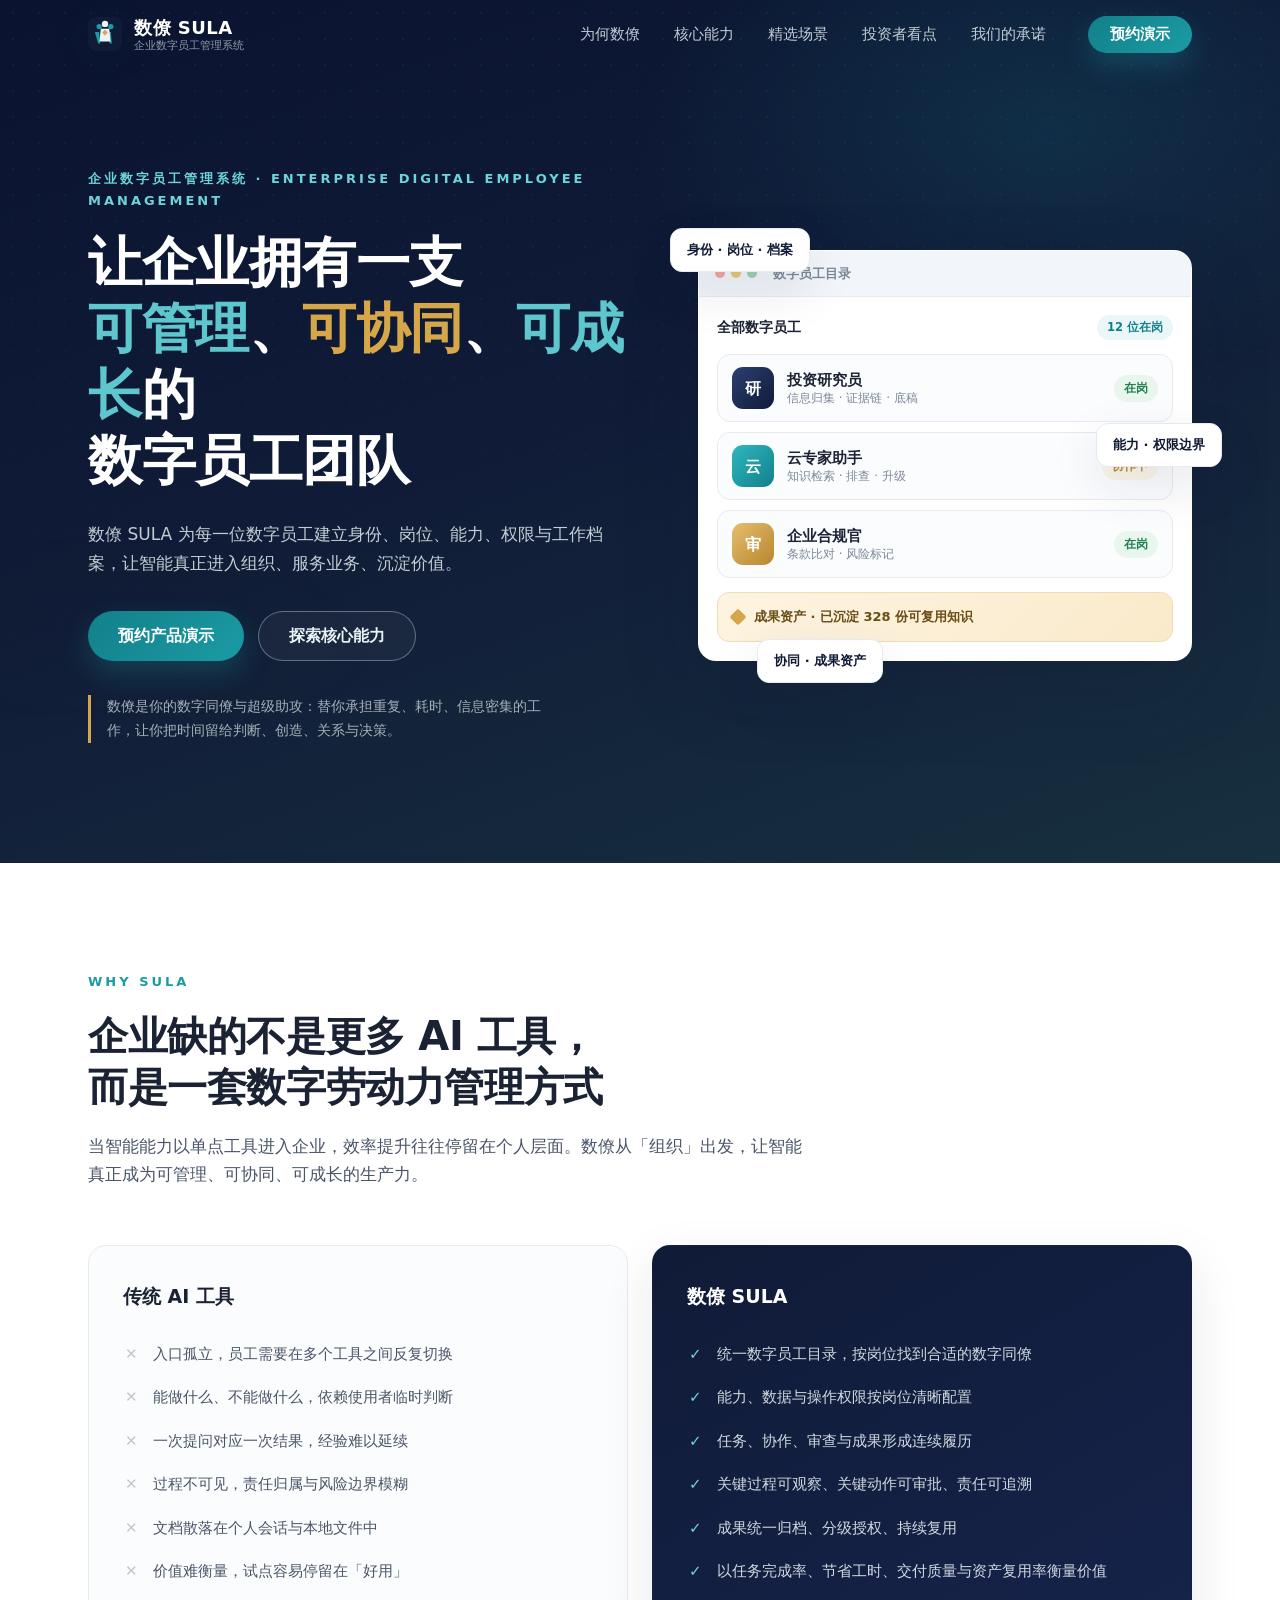
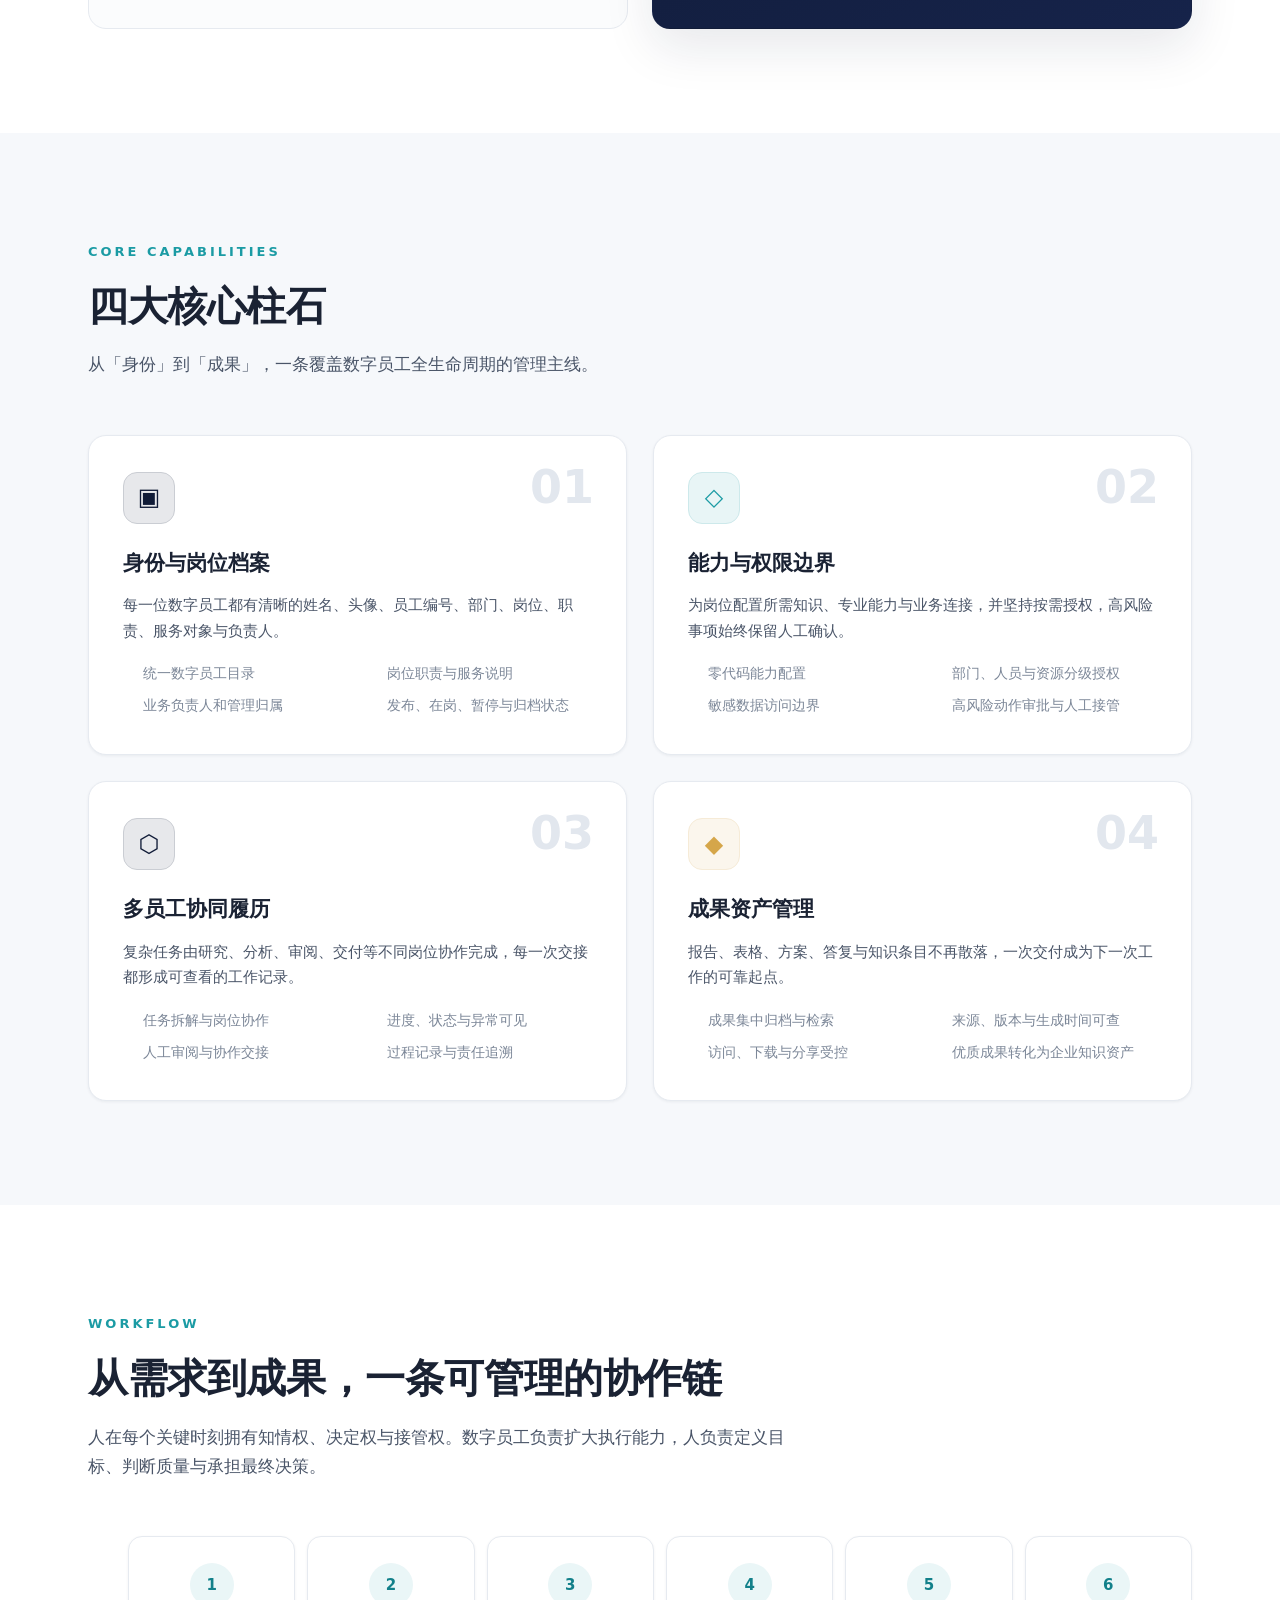
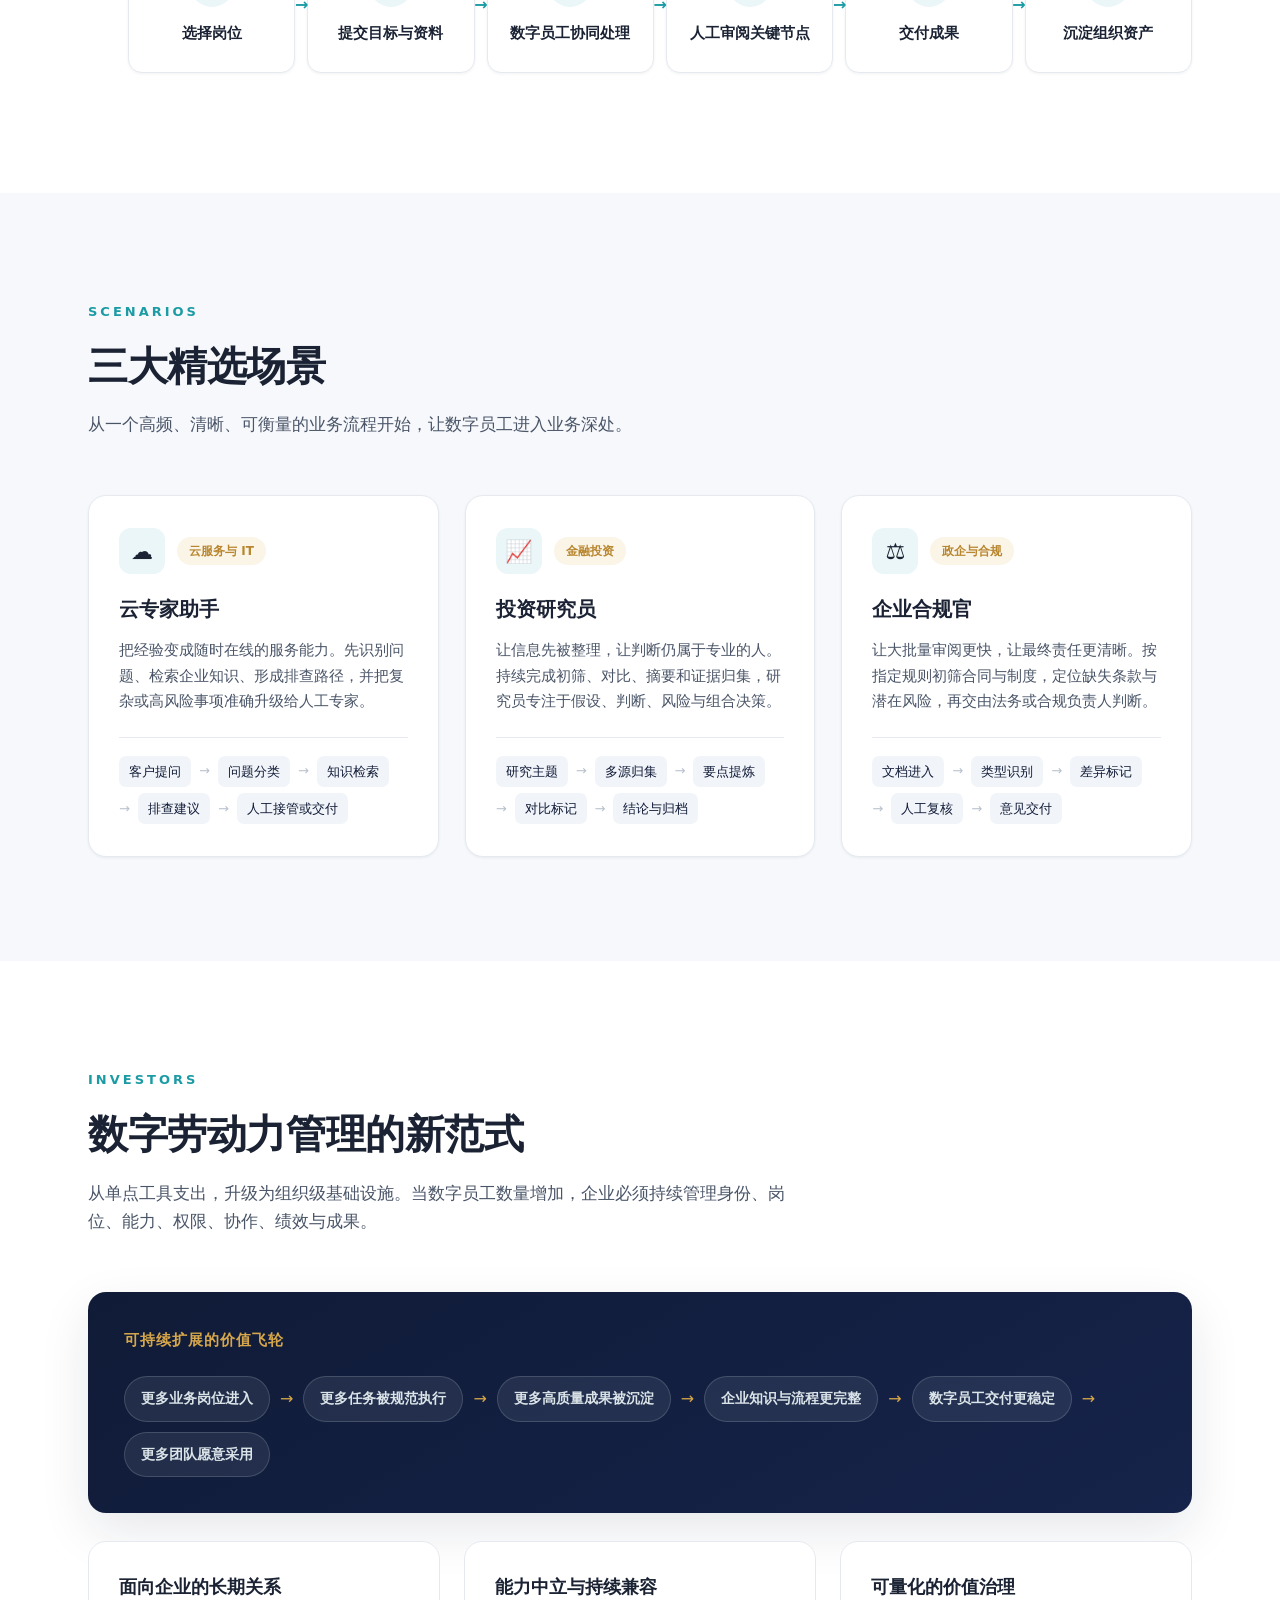
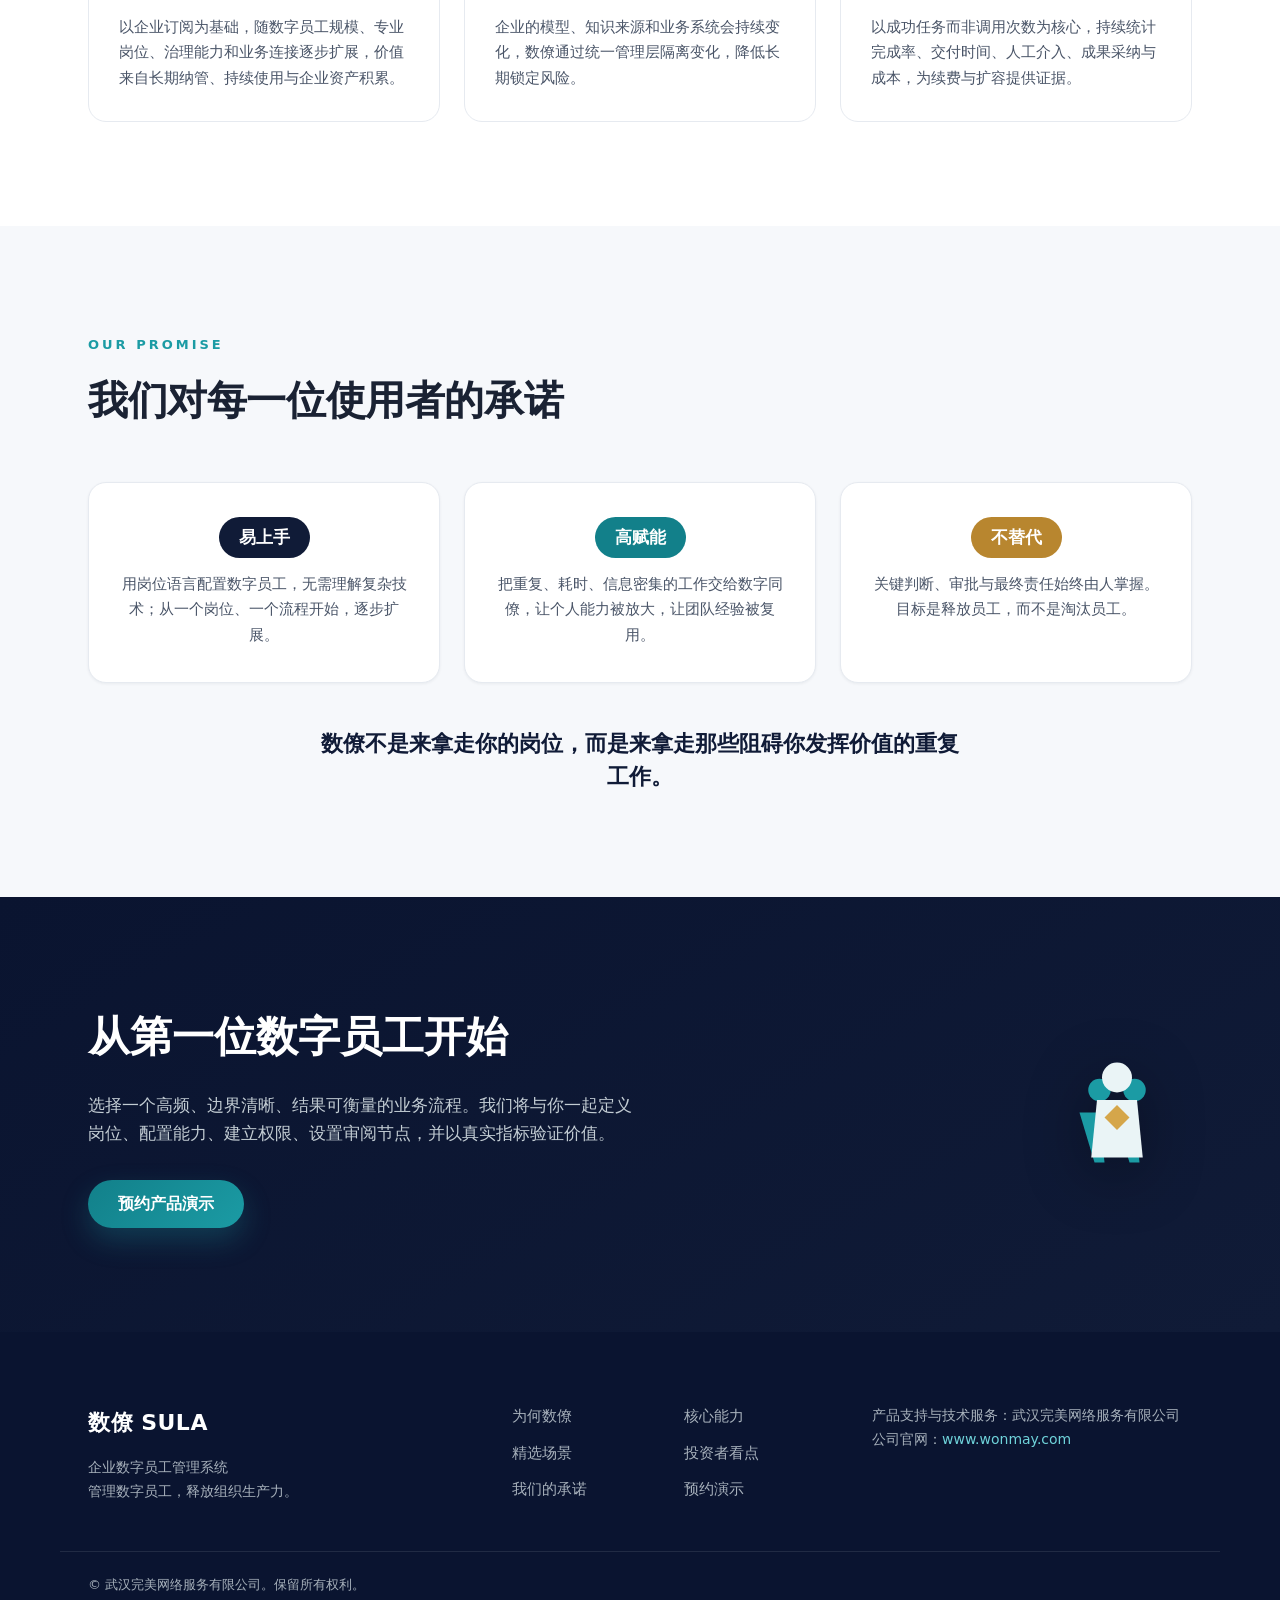
==== doc/website/index.html @ 153e321f "web" ====
<!doctype html>
<html lang="zh-CN">
  <head>
    <meta charset="UTF-8" />
    <meta name="viewport" content="width=device-width, initial-scale=1.0" />
    <meta name="description" content="数僚 SULA 是企业数字员工管理系统，帮助企业像管理真实团队一样管理数字员工的岗位、能力、权限、协作与成果。" />
    <title>数僚 SULA · 企业数字员工管理系统</title>
    <link rel="icon" href="data:image/svg+xml,%3Csvg xmlns='http://www.w3.org/2000/svg' viewBox='0 0 64 64'%3E%3Crect width='64' height='64' rx='14' fill='%23101B37'/%3E%3Cpath d='M32 14l6 6-6 6-6-6z' fill='%23D5A64A'/%3E%3C/svg%3E" />
    <link rel="stylesheet" href="styles.css" />
  </head>
  <body>
    <!-- 顶部导航 -->
    <header class="nav" id="nav">
      <div class="container nav-inner">
        <a class="brand" href="#hero" aria-label="数僚 SULA 首页">
          <span class="brand-mark" aria-hidden="true">
            <svg viewBox="0 0 64 64" width="34" height="34" role="img" aria-label="数僚 SULA 标识">
              <rect width="64" height="64" rx="15" fill="#101B37"/>
              <g>
                <circle cx="21" cy="18" r="5" fill="#1B9BA4"/>
                <path d="M13 28l8 0 2 22-4 0z" fill="#1B9BA4"/>
                <circle cx="43" cy="18" r="5" fill="#1B9BA4"/>
                <path d="M35 28l8 0 2 22-4 0z" fill="#1B9BA4"/>
                <circle cx="32" cy="13" r="6" fill="#EAF4F6"/>
                <path d="M24 22l16 0 2.4 24-20.8 0z" fill="#EAF4F6"/>
                <path d="M32 24l5.4 5.4-5.4 5.4-5.4-5.4z" fill="#D5A64A"/>
              </g>
            </svg>
          </span>
          <span class="brand-text">
            <span class="brand-name">数僚 SULA</span>
            <span class="brand-sub">企业数字员工管理系统</span>
          </span>
        </a>

        <nav class="nav-links" aria-label="主导航">
          <a href="#problem">为何数僚</a>
          <a href="#pillars">核心能力</a>
          <a href="#scenarios">精选场景</a>
          <a href="#investors">投资者看点</a>
          <a href="#promise">我们的承诺</a>
        </nav>

        <a class="btn btn-primary nav-cta" href="#cta">预约演示</a>

        <button class="nav-toggle" id="navToggle" aria-label="展开菜单" aria-expanded="false">
          <span></span><span></span><span></span>
        </button>
      </div>
    </header>

    <main>
      <!-- 首屏 -->
      <section class="hero" id="hero">
        <div class="hero-bg" aria-hidden="true"></div>
        <div class="container hero-inner">
          <div class="hero-copy">
            <p class="eyebrow light">企业数字员工管理系统 · Enterprise Digital Employee Management</p>
            <h1>让企业拥有一支<br /><span class="accent-cyan">可管理</span>、<span class="accent-gold">可协同</span>、<span class="accent-cyan">可成长</span>的<br />数字员工团队</h1>
            <p class="hero-lede">
              数僚 SULA 为每一位数字员工建立身份、岗位、能力、权限与工作档案，让智能真正进入组织、服务业务、沉淀价值。
            </p>
            <div class="hero-actions">
              <a class="btn btn-primary btn-lg" href="#cta">预约产品演示</a>
              <a class="btn btn-ghost btn-lg" href="#pillars">探索核心能力</a>
            </div>
            <p class="hero-note">数僚是你的数字同僚与超级助攻：替你承担重复、耗时、信息密集的工作，让你把时间留给判断、创造、关系与决策。</p>
          </div>

          <div class="hero-visual" aria-hidden="true">
            <div class="window">
              <div class="window-bar">
                <span class="dot"></span><span class="dot"></span><span class="dot"></span>
                <span class="window-title">数字员工目录</span>
              </div>
              <div class="window-body">
                <div class="dir-head">
                  <span>全部数字员工</span>
                  <span class="pill-online">12 位在岗</span>
                </div>
                <div class="emp-card">
                  <span class="avatar av-navy">研</span>
                  <span class="emp-info">
                    <strong>投资研究员</strong>
                    <small>信息归集 · 证据链 · 底稿</small>
                  </span>
                  <span class="status online">在岗</span>
                </div>
                <div class="emp-card">
                  <span class="avatar av-cyan">云</span>
                  <span class="emp-info">
                    <strong>云专家助手</strong>
                    <small>知识检索 · 排查 · 升级</small>
                  </span>
                  <span class="status busy">协作中</span>
                </div>
                <div class="emp-card">
                  <span class="avatar av-gold">审</span>
                  <span class="emp-info">
                    <strong>企业合规官</strong>
                    <small>条款比对 · 风险标记</small>
                  </span>
                  <span class="status online">在岗</span>
                </div>
                <div class="dir-result">
                  <span class="diamond" aria-hidden="true"></span>
                  <span>成果资产 · 已沉淀 328 份可复用知识</span>
                </div>
              </div>
            </div>
            <div class="float-chip chip-1">身份 · 岗位 · 档案</div>
            <div class="float-chip chip-2">能力 · 权限边界</div>
            <div class="float-chip chip-3">协同 · 成果资产</div>
          </div>
        </div>
      </section>

      <!-- 为何数僚 / 对比 -->
      <section class="section" id="problem">
        <div class="container">
          <div class="section-head reveal">
            <p class="eyebrow">WHY SULA</p>
            <h2>企业缺的不是更多 AI 工具，<br />而是一套数字劳动力管理方式</h2>
            <p class="section-sub">当智能能力以单点工具进入企业，效率提升往往停留在个人层面。数僚从「组织」出发，让智能真正成为可管理、可协同、可成长的生产力。</p>
          </div>

          <div class="compare-grid reveal">
            <div class="compare-card is-old">
              <h3>传统 AI 工具</h3>
              <ul>
                <li>入口孤立，员工需要在多个工具之间反复切换</li>
                <li>能做什么、不能做什么，依赖使用者临时判断</li>
                <li>一次提问对应一次结果，经验难以延续</li>
                <li>过程不可见，责任归属与风险边界模糊</li>
                <li>文档散落在个人会话与本地文件中</li>
                <li>价值难衡量，试点容易停留在「好用」</li>
              </ul>
            </div>
            <div class="compare-card is-new">
              <h3>数僚 SULA</h3>
              <ul>
                <li>统一数字员工目录，按岗位找到合适的数字同僚</li>
                <li>能力、数据与操作权限按岗位清晰配置</li>
                <li>任务、协作、审查与成果形成连续履历</li>
                <li>关键过程可观察、关键动作可审批、责任可追溯</li>
                <li>成果统一归档、分级授权、持续复用</li>
                <li>以任务完成率、节省工时、交付质量与资产复用率衡量价值</li>
              </ul>
            </div>
          </div>
        </div>
      </section>

      <!-- 四大核心柱石 -->
      <section class="section section-alt" id="pillars">
        <div class="container">
          <div class="section-head reveal">
            <p class="eyebrow">CORE CAPABILITIES</p>
            <h2>四大核心柱石</h2>
            <p class="section-sub">从「身份」到「成果」，一条覆盖数字员工全生命周期的管理主线。</p>
          </div>

          <div class="pillars-grid">
            <article class="pillar reveal">
              <span class="pillar-num">01</span>
              <div class="pillar-icon" style="--c: #101B37">▣</div>
              <h3>身份与岗位档案</h3>
              <p>每一位数字员工都有清晰的姓名、头像、员工编号、部门、岗位、职责、服务对象与负责人。</p>
              <ul>
                <li>统一数字员工目录</li>
                <li>岗位职责与服务说明</li>
                <li>业务负责人和管理归属</li>
                <li>发布、在岗、暂停与归档状态</li>
              </ul>
            </article>
            <article class="pillar reveal">
              <span class="pillar-num">02</span>
              <div class="pillar-icon" style="--c: #1B9BA4">◇</div>
              <h3>能力与权限边界</h3>
              <p>为岗位配置所需知识、专业能力与业务连接，并坚持按需授权，高风险事项始终保留人工确认。</p>
              <ul>
                <li>零代码能力配置</li>
                <li>部门、人员与资源分级授权</li>
                <li>敏感数据访问边界</li>
                <li>高风险动作审批与人工接管</li>
              </ul>
            </article>
            <article class="pillar reveal">
              <span class="pillar-num">03</span>
              <div class="pillar-icon" style="--c: #101B37">⬡</div>
              <h3>多员工协同履历</h3>
              <p>复杂任务由研究、分析、审阅、交付等不同岗位协作完成，每一次交接都形成可查看的工作记录。</p>
              <ul>
                <li>任务拆解与岗位协作</li>
                <li>进度、状态与异常可见</li>
                <li>人工审阅与协作交接</li>
                <li>过程记录与责任追溯</li>
              </ul>
            </article>
            <article class="pillar reveal">
              <span class="pillar-num">04</span>
              <div class="pillar-icon" style="--c: #D5A64A">◆</div>
              <h3>成果资产管理</h3>
              <p>报告、表格、方案、答复与知识条目不再散落，一次交付成为下一次工作的可靠起点。</p>
              <ul>
                <li>成果集中归档与检索</li>
                <li>来源、版本与生成时间可查</li>
                <li>访问、下载与分享受控</li>
                <li>优质成果转化为企业知识资产</li>
              </ul>
            </article>
          </div>
        </div>
      </section>

      <!-- 协作链 -->
      <section class="section" id="workflow">
        <div class="container">
          <div class="section-head reveal">
            <p class="eyebrow">WORKFLOW</p>
            <h2>从需求到成果，一条可管理的协作链</h2>
            <p class="section-sub">人在每个关键时刻拥有知情权、决定权与接管权。数字员工负责扩大执行能力，人负责定义目标、判断质量与承担最终决策。</p>
          </div>

          <ol class="flow reveal">
            <li><span class="flow-dot"></span><strong>选择岗位</strong></li>
            <li><span class="flow-dot"></span><strong>提交目标与资料</strong></li>
            <li><span class="flow-dot"></span><strong>数字员工协同处理</strong></li>
            <li><span class="flow-dot"></span><strong>人工审阅关键节点</strong></li>
            <li><span class="flow-dot"></span><strong>交付成果</strong></li>
            <li><span class="flow-dot"></span><strong>沉淀组织资产</strong></li>
          </ol>
        </div>
      </section>

      <!-- 三大精选场景 -->
      <section class="section section-alt" id="scenarios">
        <div class="container">
          <div class="section-head reveal">
            <p class="eyebrow">SCENARIOS</p>
            <h2>三大精选场景</h2>
            <p class="section-sub">从一个高频、清晰、可衡量的业务流程开始，让数字员工进入业务深处。</p>
          </div>

          <div class="scene-grid">
            <article class="scene reveal">
              <div class="scene-top">
                <span class="scene-icon">☁</span>
                <span class="scene-tag">云服务与 IT</span>
              </div>
              <h3>云专家助手</h3>
              <p>把经验变成随时在线的服务能力。先识别问题、检索企业知识、形成排查路径，并把复杂或高风险事项准确升级给人工专家。</p>
              <div class="scene-flow">
                <span>客户提问</span><i>→</i><span>问题分类</span><i>→</i><span>知识检索</span><i>→</i><span>排查建议</span><i>→</i><span>人工接管或交付</span>
              </div>
            </article>
            <article class="scene reveal">
              <div class="scene-top">
                <span class="scene-icon">📈</span>
                <span class="scene-tag">金融投资</span>
              </div>
              <h3>投资研究员</h3>
              <p>让信息先被整理，让判断仍属于专业的人。持续完成初筛、对比、摘要和证据归集，研究员专注于假设、判断、风险与组合决策。</p>
              <div class="scene-flow">
                <span>研究主题</span><i>→</i><span>多源归集</span><i>→</i><span>要点提炼</span><i>→</i><span>对比标记</span><i>→</i><span>结论与归档</span>
              </div>
            </article>
            <article class="scene reveal">
              <div class="scene-top">
                <span class="scene-icon">⚖</span>
                <span class="scene-tag">政企与合规</span>
              </div>
              <h3>企业合规官</h3>
              <p>让大批量审阅更快，让最终责任更清晰。按指定规则初筛合同与制度，定位缺失条款与潜在风险，再交由法务或合规负责人判断。</p>
              <div class="scene-flow">
                <span>文档进入</span><i>→</i><span>类型识别</span><i>→</i><span>差异标记</span><i>→</i><span>人工复核</span><i>→</i><span>意见交付</span>
              </div>
            </article>
          </div>
        </div>
      </section>

      <!-- 投资者看点 -->
      <section class="section" id="investors">
        <div class="container">
          <div class="section-head reveal">
            <p class="eyebrow">INVESTORS</p>
            <h2>数字劳动力管理的新范式</h2>
            <p class="section-sub">从单点工具支出，升级为组织级基础设施。当数字员工数量增加，企业必须持续管理身份、岗位、能力、权限、协作、绩效与成果。</p>
          </div>

          <div class="flywheel reveal">
            <p class="flywheel-title">可持续扩展的价值飞轮</p>
            <div class="flywheel-steps">
              <span>更多业务岗位进入</span><i>→</i>
              <span>更多任务被规范执行</span><i>→</i>
              <span>更多高质量成果被沉淀</span><i>→</i>
              <span>企业知识与流程更完整</span><i>→</i>
              <span>数字员工交付更稳定</span><i>→</i>
              <span>更多团队愿意采用</span>
            </div>
          </div>

          <div class="investor-points reveal">
            <div class="ipoint">
              <h3>面向企业的长期关系</h3>
              <p>以企业订阅为基础，随数字员工规模、专业岗位、治理能力和业务连接逐步扩展，价值来自长期纳管、持续使用与企业资产积累。</p>
            </div>
            <div class="ipoint">
              <h3>能力中立与持续兼容</h3>
              <p>企业的模型、知识来源和业务系统会持续变化，数僚通过统一管理层隔离变化，降低长期锁定风险。</p>
            </div>
            <div class="ipoint">
              <h3>可量化的价值治理</h3>
              <p>以成功任务而非调用次数为核心，持续统计完成率、交付时间、人工介入、成果采纳与成本，为续费与扩容提供证据。</p>
            </div>
          </div>
        </div>
      </section>

      <!-- 承诺 -->
      <section class="section section-alt" id="promise">
        <div class="container">
          <div class="section-head reveal">
            <p class="eyebrow">OUR PROMISE</p>
            <h2>我们对每一位使用者的承诺</h2>
          </div>

          <div class="promise-grid reveal">
            <div class="promise-card">
              <h3>易上手</h3>
              <p>用岗位语言配置数字员工，无需理解复杂技术；从一个岗位、一个流程开始，逐步扩展。</p>
            </div>
            <div class="promise-card">
              <h3>高赋能</h3>
              <p>把重复、耗时、信息密集的工作交给数字同僚，让个人能力被放大，让团队经验被复用。</p>
            </div>
            <div class="promise-card">
              <h3>不替代</h3>
              <p>关键判断、审批与最终责任始终由人掌握。目标是释放员工，而不是淘汰员工。</p>
            </div>
          </div>

          <p class="promise-quote reveal">数僚不是来拿走你的岗位，而是来拿走那些阻碍你发挥价值的重复工作。</p>
        </div>
      </section>

      <!-- CTA -->
      <section class="cta" id="cta">
        <div class="container cta-inner">
          <div class="cta-copy reveal">
            <h2>从第一位数字员工开始</h2>
            <p>选择一个高频、边界清晰、结果可衡量的业务流程。我们将与你一起定义岗位、配置能力、建立权限、设置审阅节点，并以真实指标验证价值。</p>
            <a class="btn btn-primary btn-lg" href="mailto:hello@wonmay.com">预约产品演示</a>
          </div>
          <div class="cta-mark reveal" aria-hidden="true">
            <svg viewBox="0 0 120 120" width="150" height="150">
              <circle cx="46" cy="40" r="9" fill="#1B9BA4"/>
              <path d="M30 58l16 0 4 40-8 0z" fill="#1B9BA4"/>
              <circle cx="74" cy="40" r="9" fill="#1B9BA4"/>
              <path d="M58 58l16 0 4 40-8 0z" fill="#1B9BA4"/>
              <circle cx="60" cy="30" r="12" fill="#EAF4F6"/>
              <path d="M44 48l32 0 4.6 46-41.2 0z" fill="#EAF4F6"/>
              <path d="M60 52l10 10-10 10-10-10z" fill="#D5A64A"/>
            </svg>
          </div>
        </div>
      </section>
    </main>

    <!-- 页脚 -->
    <footer class="footer">
      <div class="container footer-inner">
        <div class="footer-brand">
          <span class="brand-name">数僚 SULA</span>
          <p>企业数字员工管理系统<br />管理数字员工，释放组织生产力。</p>
        </div>
        <nav class="footer-links" aria-label="页脚导航">
          <a href="#problem">为何数僚</a>
          <a href="#pillars">核心能力</a>
          <a href="#scenarios">精选场景</a>
          <a href="#investors">投资者看点</a>
          <a href="#promise">我们的承诺</a>
          <a href="#cta">预约演示</a>
        </nav>
        <div class="footer-meta">
          <p>产品支持与技术服务：武汉完美网络服务有限公司<br />公司官网：<a href="https://www.wonmay.com/" target="_blank" rel="noopener">www.wonmay.com</a></p>
        </div>
      </div>
      <div class="container footer-bottom">
        <p>© 武汉完美网络服务有限公司。保留所有权利。</p>
      </div>
    </footer>

    <script src="script.js"></script>
  </body>
</html>
---- doc/website/styles.css ----
:root {
  --navy: #101b37;
  --navy-800: #16234a;
  --navy-900: #0a1430;
  --cyan: #1b9ba4;
  --cyan-600: #12808a;
  --cyan-50: #eaf6f7;
  --gold: #d5a64a;
  --gold-600: #b8862f;
  --gold-50: #fbf5e8;
  --ink: #1a2233;
  --muted: #4a5568;
  --subtle: #7c8798;
  --line: #e6eaf0;
  --bg: #ffffff;
  --bg-alt: #f6f8fb;
  --radius: 18px;
  --shadow-sm: 0 1px 3px rgba(16, 27, 55, 0.06);
  --shadow: 0 18px 50px rgba(16, 27, 55, 0.10);
  --shadow-lg: 0 30px 80px rgba(16, 27, 55, 0.16);
  --font: "PingFang SC", "Hiragino Sans GB", "Microsoft YaHei", "微软雅黑",
    "Helvetica Neue", "Segoe UI", system-ui, -apple-system, sans-serif;
}

* { box-sizing: border-box; }

html { scroll-behavior: smooth; }

body {
  margin: 0;
  color: var(--ink);
  background: var(--bg);
  font: 16px/1.7 var(--font);
  -webkit-font-smoothing: antialiased;
  text-rendering: optimizeLegibility;
}

a { color: inherit; text-decoration: none; }
img, svg { display: block; }
h1, h2, h3, p { margin: 0; }
ul { margin: 0; padding: 0; list-style: none; }

.container {
  width: 100%;
  max-width: 1160px;
  margin: 0 auto;
  padding: 0 28px;
}

/* ---------- 按钮 ---------- */
.btn {
  display: inline-flex;
  align-items: center;
  justify-content: center;
  gap: 8px;
  padding: 12px 24px;
  border-radius: 999px;
  font-weight: 600;
  font-size: 15px;
  line-height: 1;
  transition: transform 0.18s ease, box-shadow 0.18s ease, background 0.18s ease,
    color 0.18s ease, border-color 0.18s ease;
  cursor: pointer;
  white-space: nowrap;
}

.btn-lg { padding: 16px 30px; font-size: 16px; }

.btn-primary {
  color: #fff;
  background: linear-gradient(135deg, var(--cyan-600), var(--cyan));
  box-shadow: 0 12px 28px rgba(27, 155, 164, 0.28);
}
.btn-primary:hover {
  transform: translateY(-2px);
  box-shadow: 0 18px 38px rgba(27, 155, 164, 0.36);
}

.btn-ghost {
  color: #eaf4f6;
  border: 1px solid rgba(234, 244, 246, 0.35);
  background: rgba(234, 244, 246, 0.04);
}
.btn-ghost:hover {
  background: rgba(234, 244, 246, 0.12);
  transform: translateY(-2px);
}

/* ---------- 导航 ---------- */
.nav {
  position: fixed;
  top: 0;
  left: 0;
  right: 0;
  z-index: 100;
  padding: 14px 0;
  transition: background 0.3s ease, box-shadow 0.3s ease, padding 0.3s ease;
}
.nav.scrolled {
  padding: 8px 0;
  background: rgba(16, 27, 55, 0.92);
  backdrop-filter: blur(12px);
  box-shadow: 0 6px 24px rgba(10, 20, 48, 0.24);
}

.nav-inner {
  display: flex;
  align-items: center;
  gap: 28px;
}

.brand { display: flex; align-items: center; gap: 12px; }
.brand-mark {
  display: grid;
  place-items: center;
  filter: drop-shadow(0 4px 12px rgba(10, 20, 48, 0.3));
}
.brand-text { display: flex; flex-direction: column; line-height: 1.2; }
.brand-name {
  color: #fff;
  font-weight: 700;
  font-size: 18px;
  letter-spacing: 0.5px;
}
.brand-sub { color: rgba(234, 244, 246, 0.6); font-size: 11px; }

.nav-links {
  display: flex;
  gap: 6px;
  margin-left: auto;
}
.nav-links a {
  padding: 8px 14px;
  color: rgba(234, 244, 246, 0.82);
  border-radius: 999px;
  font-size: 14.5px;
  transition: background 0.18s ease, color 0.18s ease;
}
.nav-links a:hover {
  color: #fff;
  background: rgba(234, 244, 246, 0.1);
}

.nav-cta { padding: 11px 22px; font-size: 14.5px; }

.nav-toggle {
  display: none;
  flex-direction: column;
  gap: 5px;
  width: 42px;
  height: 42px;
  align-items: center;
  justify-content: center;
  background: rgba(234, 244, 246, 0.08);
  border: 1px solid rgba(234, 244, 246, 0.2);
  border-radius: 10px;
  cursor: pointer;
}
.nav-toggle span {
  width: 20px;
  height: 2px;
  background: #fff;
  border-radius: 2px;
  transition: transform 0.25s ease, opacity 0.2s ease;
}
.nav-toggle.open span:nth-child(1) { transform: translateY(7px) rotate(45deg); }
.nav-toggle.open span:nth-child(2) { opacity: 0; }
.nav-toggle.open span:nth-child(3) { transform: translateY(-7px) rotate(-45deg); }

/* ---------- 首屏 ---------- */
.hero {
  position: relative;
  overflow: hidden;
  padding: 168px 0 120px;
  color: #fff;
  background: linear-gradient(160deg, var(--navy-900) 0%, var(--navy) 45%, #17303f 100%);
}
.hero-bg {
  position: absolute;
  inset: 0;
  background-image: radial-gradient(rgba(27, 155, 164, 0.16) 1px, transparent 1px);
  background-size: 26px 26px;
  mask-image: linear-gradient(180deg, rgba(0,0,0,0.7), transparent 85%);
  -webkit-mask-image: linear-gradient(180deg, rgba(0,0,0,0.7), transparent 85%);
}
.hero-bg::after {
  content: "";
  position: absolute;
  inset: 0;
  background:
    radial-gradient(700px 420px at 82% 16%, rgba(27, 155, 164, 0.28), transparent 60%),
    radial-gradient(560px 400px at 10% 88%, rgba(213, 166, 74, 0.16), transparent 60%);
}

.hero-inner {
  position: relative;
  display: grid;
  grid-template-columns: 1.05fr 0.95fr;
  gap: 64px;
  align-items: center;
}

.eyebrow {
  display: inline-block;
  margin-bottom: 18px;
  color: var(--cyan);
  font-weight: 700;
  font-size: 13px;
  letter-spacing: 3px;
  text-transform: uppercase;
}
.eyebrow.light { color: #6fd3da; }

.hero h1 {
  font-size: clamp(32px, 4.6vw, 54px);
  line-height: 1.22;
  font-weight: 800;
  letter-spacing: -0.5px;
}
.accent-cyan { color: #5ec6cd; }
.accent-gold { color: var(--gold); }

.hero-lede {
  margin: 26px 0 34px;
  max-width: 520px;
  color: rgba(234, 244, 246, 0.82);
  font-size: 17px;
}
.hero-actions { display: flex; flex-wrap: wrap; gap: 14px; }
.hero-note {
  margin-top: 34px;
  padding-left: 16px;
  border-left: 3px solid var(--gold);
  color: rgba(234, 244, 246, 0.68);
  font-size: 14px;
  max-width: 480px;
}

/* 首屏可视化 */
.hero-visual { position: relative; }

.window {
  position: relative;
  overflow: hidden;
  background: #fff;
  border-radius: 18px;
  box-shadow: var(--shadow-lg);
  border: 1px solid rgba(255, 255, 255, 0.12);
}
.window-bar {
  display: flex;
  align-items: center;
  gap: 6px;
  padding: 12px 16px;
  background: #f2f5f9;
  border-bottom: 1px solid var(--line);
}
.window-bar .dot { width: 10px; height: 10px; border-radius: 50%; background: #cbd2dc; }
.window-bar .dot:nth-child(1) { background: #f0a6a0; }
.window-bar .dot:nth-child(2) { background: #e6c87a; }
.window-bar .dot:nth-child(3) { background: #9fd0b2; }
.window-title {
  margin-left: 10px;
  color: var(--subtle);
  font-size: 12.5px;
  font-weight: 600;
}

.window-body { padding: 18px; }

.dir-head {
  display: flex;
  align-items: center;
  justify-content: space-between;
  margin-bottom: 14px;
  font-size: 14px;
  font-weight: 700;
  color: var(--ink);
}
.pill-online {
  padding: 3px 10px;
  color: var(--cyan-600);
  background: var(--cyan-50);
  border-radius: 999px;
  font-size: 11.5px;
  font-weight: 600;
}

.emp-card {
  display: flex;
  align-items: center;
  gap: 13px;
  padding: 12px 14px;
  margin-bottom: 10px;
  background: #fbfcfe;
  border: 1px solid var(--line);
  border-radius: 13px;
  transition: transform 0.18s ease, box-shadow 0.18s ease;
}
.emp-card:hover {
  transform: translateY(-2px);
  box-shadow: var(--shadow-sm);
}
.avatar {
  display: grid;
  place-items: center;
  width: 42px;
  height: 42px;
  border-radius: 11px;
  color: #fff;
  font-weight: 700;
  font-size: 16px;
}
.av-navy { background: linear-gradient(135deg, #2a3f72, var(--navy)); }
.av-cyan { background: linear-gradient(135deg, #2fb7c0, var(--cyan-600)); }
.av-gold { background: linear-gradient(135deg, #e6bd6d, var(--gold-600)); }

.emp-info { flex: 1; display: flex; flex-direction: column; line-height: 1.35; }
.emp-info strong { font-size: 14.5px; color: var(--ink); }
.emp-info small { color: var(--subtle); font-size: 12px; }

.status {
  padding: 4px 10px;
  border-radius: 999px;
  font-size: 11.5px;
  font-weight: 600;
}
.status.online { color: #1e7f4f; background: #e8f6ee; }
.status.busy { color: var(--gold-600); background: var(--gold-50); }

.dir-result {
  display: flex;
  align-items: center;
  gap: 10px;
  margin-top: 14px;
  padding: 13px 14px;
  color: #6b4d16;
  background: linear-gradient(135deg, #fdf4e1, #faeacb);
  border: 1px solid #f0ddb2;
  border-radius: 12px;
  font-size: 13px;
  font-weight: 600;
}
.diamond {
  width: 12px;
  height: 12px;
  background: var(--gold);
  transform: rotate(45deg);
  border-radius: 2px;
}

.float-chip {
  position: absolute;
  padding: 10px 16px;
  color: var(--navy);
  background: #fff;
  border: 1px solid var(--line);
  border-radius: 12px;
  box-shadow: var(--shadow);
  font-size: 13px;
  font-weight: 600;
  animation: float 6s ease-in-out infinite;
}
.chip-1 { top: -22px; left: -28px; }
.chip-2 { top: 42%; right: -30px; animation-delay: -2s; }
.chip-3 { bottom: -22px; left: 12%; animation-delay: -4s; }

@keyframes float {
  0%, 100% { transform: translateY(0); }
  50% { transform: translateY(-10px); }
}

/* ---------- 通用区块 ---------- */
.section { padding: 104px 0; }
.section-alt { background: var(--bg-alt); }

.section-head { max-width: 720px; margin-bottom: 56px; }
.section-head h2 {
  font-size: clamp(26px, 3.4vw, 40px);
  line-height: 1.28;
  font-weight: 800;
  letter-spacing: -0.4px;
}
.section-sub { margin-top: 18px; color: var(--muted); font-size: 17px; }

/* ---------- 对比 ---------- */
.compare-grid {
  display: grid;
  grid-template-columns: 1fr 1fr;
  gap: 24px;
}
.compare-card {
  padding: 34px;
  border-radius: var(--radius);
  border: 1px solid var(--line);
}
.compare-card h3 { font-size: 19px; margin-bottom: 20px; }
.compare-card li {
  position: relative;
  padding: 9px 0 9px 30px;
  color: var(--muted);
  font-size: 15px;
}
.compare-card.is-old { background: #fbfcfd; }
.compare-card.is-old li::before {
  content: "✕";
  position: absolute;
  left: 2px;
  color: #c0c8d2;
  font-weight: 700;
}
.compare-card.is-new {
  background: linear-gradient(150deg, var(--navy), var(--navy-800));
  border-color: transparent;
  box-shadow: var(--shadow);
}
.compare-card.is-new h3 { color: #fff; }
.compare-card.is-new li { color: rgba(234, 244, 246, 0.88); }
.compare-card.is-new li::before {
  content: "✓";
  position: absolute;
  left: 2px;
  color: #6fd3da;
  font-weight: 800;
}

/* ---------- 四大柱石 ---------- */
.pillars-grid {
  display: grid;
  grid-template-columns: repeat(2, 1fr);
  gap: 26px;
}
.pillar {
  position: relative;
  padding: 36px 34px;
  background: #fff;
  border: 1px solid var(--line);
  border-radius: var(--radius);
  box-shadow: var(--shadow-sm);
  transition: transform 0.2s ease, box-shadow 0.2s ease;
}
.pillar:hover {
  transform: translateY(-4px);
  box-shadow: var(--shadow);
}
.pillar-num {
  position: absolute;
  top: 28px;
  right: 32px;
  color: #e2e7ee;
  font-size: 46px;
  font-weight: 800;
  line-height: 1;
}
.pillar-icon {
  display: grid;
  place-items: center;
  width: 52px;
  height: 52px;
  margin-bottom: 22px;
  color: var(--c);
  background: color-mix(in srgb, var(--c) 10%, #fff);
  border: 1px solid color-mix(in srgb, var(--c) 22%, #fff);
  border-radius: 14px;
  font-size: 24px;
}
.pillar h3 { font-size: 21px; margin-bottom: 12px; }
.pillar p { color: var(--muted); font-size: 15px; margin-bottom: 18px; }
.pillar ul { display: grid; grid-template-columns: 1fr 1fr; gap: 8px 18px; }
.pillar li {
  position: relative;
  padding-left: 20px;
  color: var(--subtle);
  font-size: 14px;
}
.pillar li::before {
  content: "";
  position: absolute;
  left: 0;
  top: 9px;
  width: 7px;
  height: 7px;
  background: var(--c);
  transform: rotate(45deg);
  border-radius: 1.5px;
}

/* ---------- 协作链 ---------- */
.flow {
  display: grid;
  grid-template-columns: repeat(6, 1fr);
  gap: 12px;
  counter-reset: step;
}
.flow li {
  position: relative;
  display: flex;
  flex-direction: column;
  align-items: center;
  gap: 14px;
  padding: 26px 12px;
  text-align: center;
  background: #fff;
  border: 1px solid var(--line);
  border-radius: 14px;
  box-shadow: var(--shadow-sm);
}
.flow li::after {
  content: "→";
  position: absolute;
  top: 50%;
  right: -14px;
  transform: translateY(-50%);
  color: var(--cyan);
  font-weight: 700;
  z-index: 1;
}
.flow li:last-child::after { display: none; }
.flow-dot {
  display: grid;
  place-items: center;
  width: 44px;
  height: 44px;
  border-radius: 50%;
  background: var(--cyan-50);
  color: var(--cyan-600);
  font-size: 15px;
  font-weight: 800;
  counter-increment: step;
}
.flow-dot::before { content: counter(step); }
.flow strong { font-size: 14.5px; color: var(--ink); }

/* ---------- 场景 ---------- */
.scene-grid {
  display: grid;
  grid-template-columns: repeat(3, 1fr);
  gap: 26px;
}
.scene {
  padding: 32px 30px;
  background: #fff;
  border: 1px solid var(--line);
  border-radius: var(--radius);
  box-shadow: var(--shadow-sm);
  transition: transform 0.2s ease, box-shadow 0.2s ease;
}
.scene:hover { transform: translateY(-4px); box-shadow: var(--shadow); }
.scene-top { display: flex; align-items: center; gap: 12px; margin-bottom: 18px; }
.scene-icon {
  display: grid;
  place-items: center;
  width: 46px;
  height: 46px;
  background: var(--cyan-50);
  border-radius: 12px;
  font-size: 22px;
}
.scene-tag {
  padding: 4px 12px;
  color: var(--gold-600);
  background: var(--gold-50);
  border-radius: 999px;
  font-size: 12px;
  font-weight: 600;
}
.scene h3 { font-size: 20px; margin-bottom: 12px; }
.scene > p { color: var(--muted); font-size: 15px; margin-bottom: 22px; }
.scene-flow {
  display: flex;
  flex-wrap: wrap;
  align-items: center;
  gap: 6px 8px;
  padding-top: 18px;
  border-top: 1px solid var(--line);
}
.scene-flow span {
  padding: 5px 10px;
  color: var(--navy);
  background: #f1f4f8;
  border-radius: 7px;
  font-size: 12.5px;
}
.scene-flow i { color: #b9c1cd; font-style: normal; font-size: 13px; }

/* ---------- 投资者 ---------- */
.flywheel {
  padding: 36px;
  background: linear-gradient(150deg, var(--navy), var(--navy-800));
  border-radius: var(--radius);
  box-shadow: var(--shadow);
  margin-bottom: 28px;
}
.flywheel-title {
  color: var(--gold);
  font-weight: 700;
  font-size: 15px;
  letter-spacing: 1px;
  margin-bottom: 22px;
}
.flywheel-steps {
  display: flex;
  flex-wrap: wrap;
  align-items: center;
  gap: 10px;
}
.flywheel-steps span {
  padding: 10px 16px;
  color: rgba(234, 244, 246, 0.92);
  background: rgba(234, 244, 246, 0.08);
  border: 1px solid rgba(234, 244, 246, 0.16);
  border-radius: 999px;
  font-size: 14px;
  font-weight: 600;
}
.flywheel-steps i { color: var(--gold); font-style: normal; }

.investor-points {
  display: grid;
  grid-template-columns: repeat(3, 1fr);
  gap: 24px;
}
.ipoint {
  padding: 30px;
  background: #fff;
  border: 1px solid var(--line);
  border-radius: var(--radius);
}
.ipoint h3 { font-size: 18px; margin-bottom: 12px; }
.ipoint p { color: var(--muted); font-size: 15px; }

/* ---------- 承诺 ---------- */
.promise-grid {
  display: grid;
  grid-template-columns: repeat(3, 1fr);
  gap: 24px;
}
.promise-card {
  padding: 34px 30px;
  background: #fff;
  border: 1px solid var(--line);
  border-radius: var(--radius);
  box-shadow: var(--shadow-sm);
  text-align: center;
}
.promise-card h3 {
  display: inline-block;
  margin-bottom: 14px;
  padding: 6px 20px;
  color: #fff;
  background: var(--navy);
  border-radius: 999px;
  font-size: 17px;
}
.promise-card:nth-child(2) h3 { background: var(--cyan-600); }
.promise-card:nth-child(3) h3 { background: var(--gold-600); }
.promise-card p { color: var(--muted); font-size: 15px; }

.promise-quote {
  margin: 44px auto 0;
  max-width: 640px;
  text-align: center;
  color: var(--navy);
  font-size: 22px;
  font-weight: 600;
  line-height: 1.5;
}

/* ---------- CTA ---------- */
.cta {
  padding: 104px 0;
  color: #fff;
  background: linear-gradient(150deg, var(--navy-900), var(--navy));
}
.cta-inner {
  display: grid;
  grid-template-columns: 1fr auto;
  gap: 60px;
  align-items: center;
}
.cta-copy h2 {
  font-size: clamp(28px, 3.6vw, 42px);
  font-weight: 800;
  margin-bottom: 18px;
}
.cta-copy p {
  max-width: 560px;
  color: rgba(234, 244, 246, 0.82);
  font-size: 17px;
  margin-bottom: 32px;
}
.cta-mark { opacity: 0.95; filter: drop-shadow(0 12px 30px rgba(0,0,0,0.35)); }

/* ---------- 页脚 ---------- */
.footer {
  padding: 72px 0 0;
  color: rgba(234, 244, 246, 0.7);
  background: var(--navy-900);
}
.footer-inner {
  display: grid;
  grid-template-columns: 1.2fr 1fr 1fr;
  gap: 40px;
  padding-bottom: 48px;
}
.footer-brand .brand-name { font-size: 22px; }
.footer-brand p { margin-top: 14px; font-size: 14px; line-height: 1.7; }
.footer-links { display: grid; grid-template-columns: 1fr 1fr; gap: 10px 24px; }
.footer-links a { font-size: 14.5px; transition: color 0.18s ease; }
.footer-links a:hover { color: #fff; }
.footer-meta p { font-size: 14px; line-height: 1.7; }
.footer-meta a { color: #6fd3da; }
.footer-meta a:hover { text-decoration: underline; }
.footer-bottom {
  padding: 22px 28px;
  border-top: 1px solid rgba(234, 244, 246, 0.1);
  font-size: 13px;
}

/* ---------- 入场动画 ---------- */
.reveal {
  opacity: 0;
  transform: translateY(28px);
  transition: opacity 0.7s cubic-bezier(0.16, 1, 0.3, 1),
    transform 0.7s cubic-bezier(0.16, 1, 0.3, 1);
}
.reveal.visible { opacity: 1; transform: none; }

/* ---------- 响应式 ---------- */
@media (max-width: 1024px) {
  .hero-inner { grid-template-columns: 1fr; gap: 56px; }
  .hero-visual { max-width: 560px; }
  .flow { grid-template-columns: repeat(3, 1fr); }
  .flow li:nth-child(3)::after { display: none; }
  .scene-grid { grid-template-columns: 1fr; }
  .investor-points { grid-template-columns: 1fr; }
}

@media (max-width: 820px) {
  .nav-links { display: none; }
  .nav-cta { display: none; }
  .nav-toggle { display: flex; margin-left: auto; }
  .nav.open .nav-links {
    display: flex;
    flex-direction: column;
    position: absolute;
    top: 100%;
    left: 0;
    right: 0;
    padding: 16px 28px 24px;
    background: rgba(16, 27, 55, 0.98);
    box-shadow: 0 18px 40px rgba(10, 20, 48, 0.4);
  }
  .nav.open .nav-links a { padding: 12px 8px; font-size: 16px; }
  .nav.open .nav-cta { display: inline-flex; margin: 8px 0 0; }

  .compare-grid { grid-template-columns: 1fr; }
  .pillars-grid { grid-template-columns: 1fr; }
  .promise-grid { grid-template-columns: 1fr; }
  .cta-inner { grid-template-columns: 1fr; }
  .cta-mark { display: none; }
  .footer-inner { grid-template-columns: 1fr; }
  .chip-1, .chip-2, .chip-3 { display: none; }
  .hero { padding: 132px 0 80px; }
  .section { padding: 72px 0; }
  .cta { padding: 72px 0; }
}

@media (max-width: 560px) {
  .flow { grid-template-columns: 1fr 1fr; }
  .flow li:nth-child(3)::after { display: block; }
  .flow li:nth-child(2n)::after { display: none; }
  .container { padding: 0 20px; }
  .pillar ul { grid-template-columns: 1fr; }
  .hero-actions { flex-direction: column; }
  .hero-actions .btn { width: 100%; }
}

@media (prefers-reduced-motion: reduce) {
  html { scroll-behavior: auto; }
  .reveal { opacity: 1; transform: none; transition: none; }
  .float-chip { animation: none; }
}
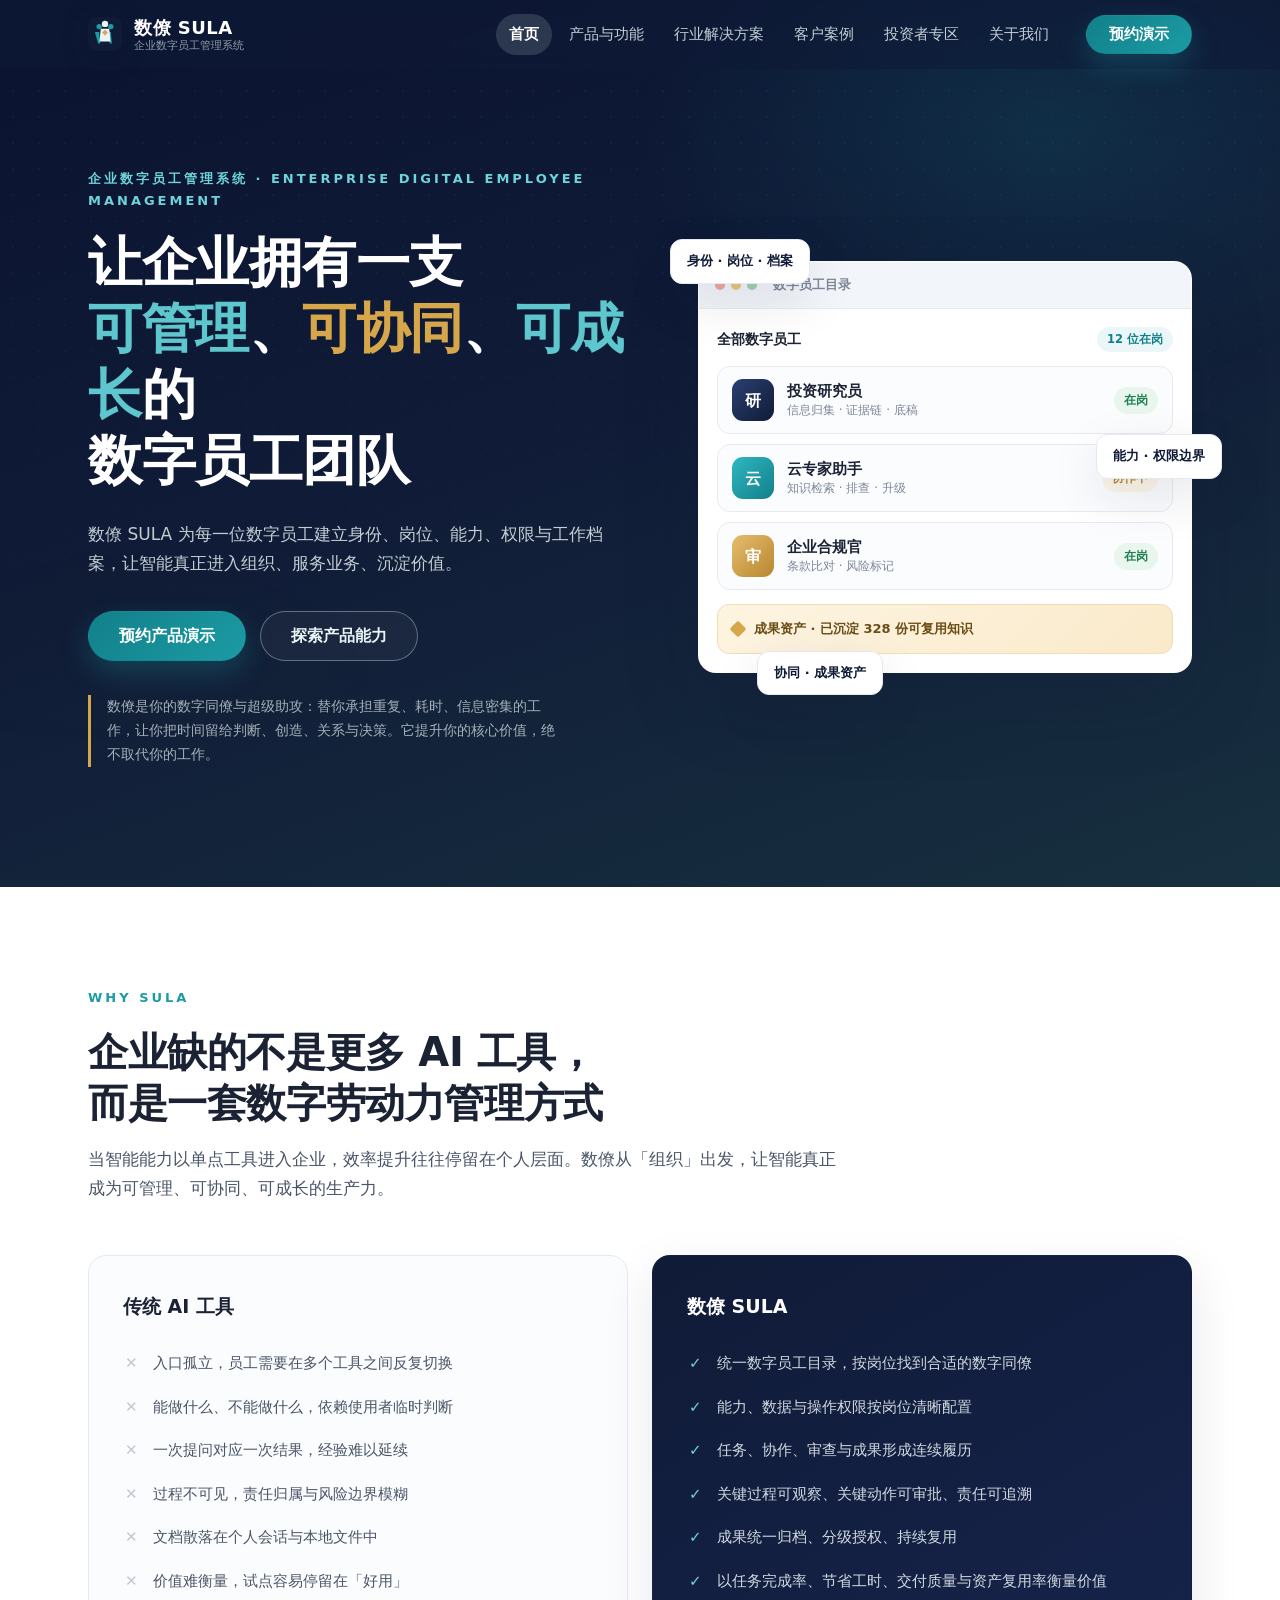
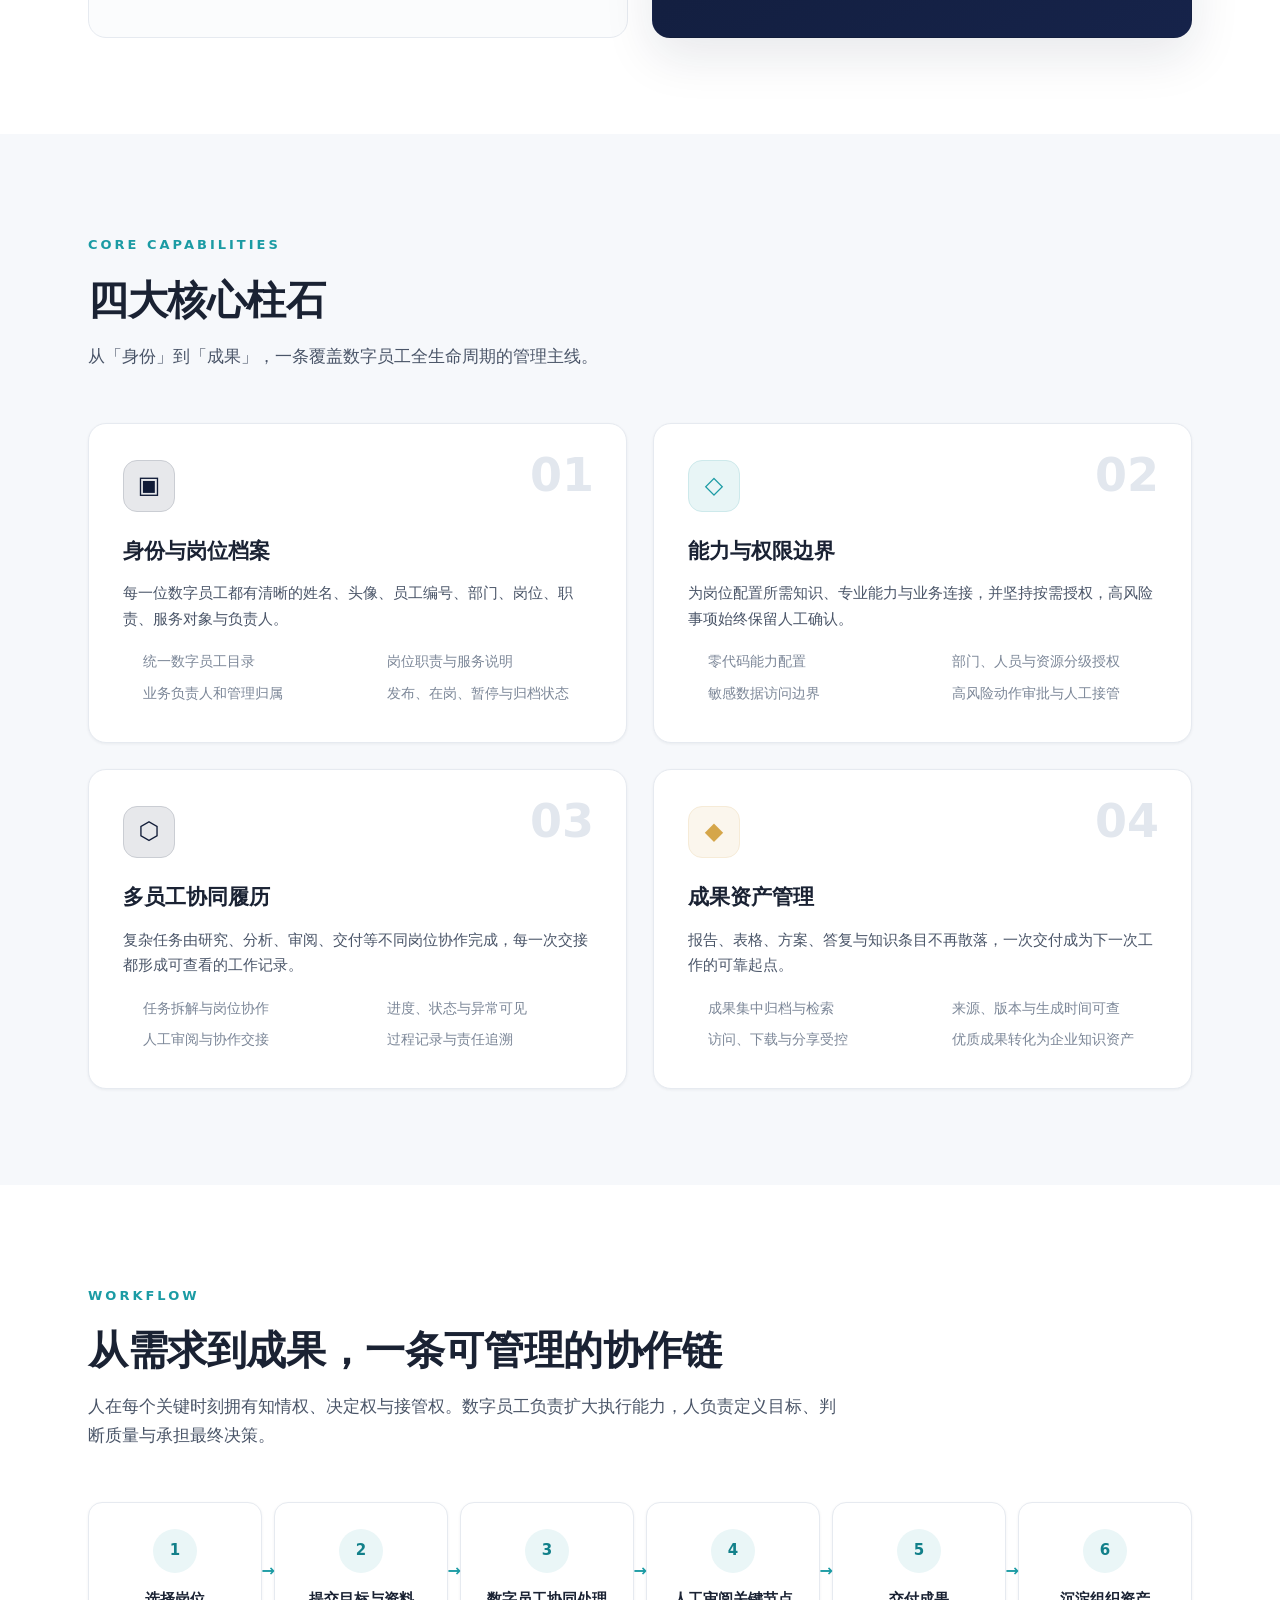
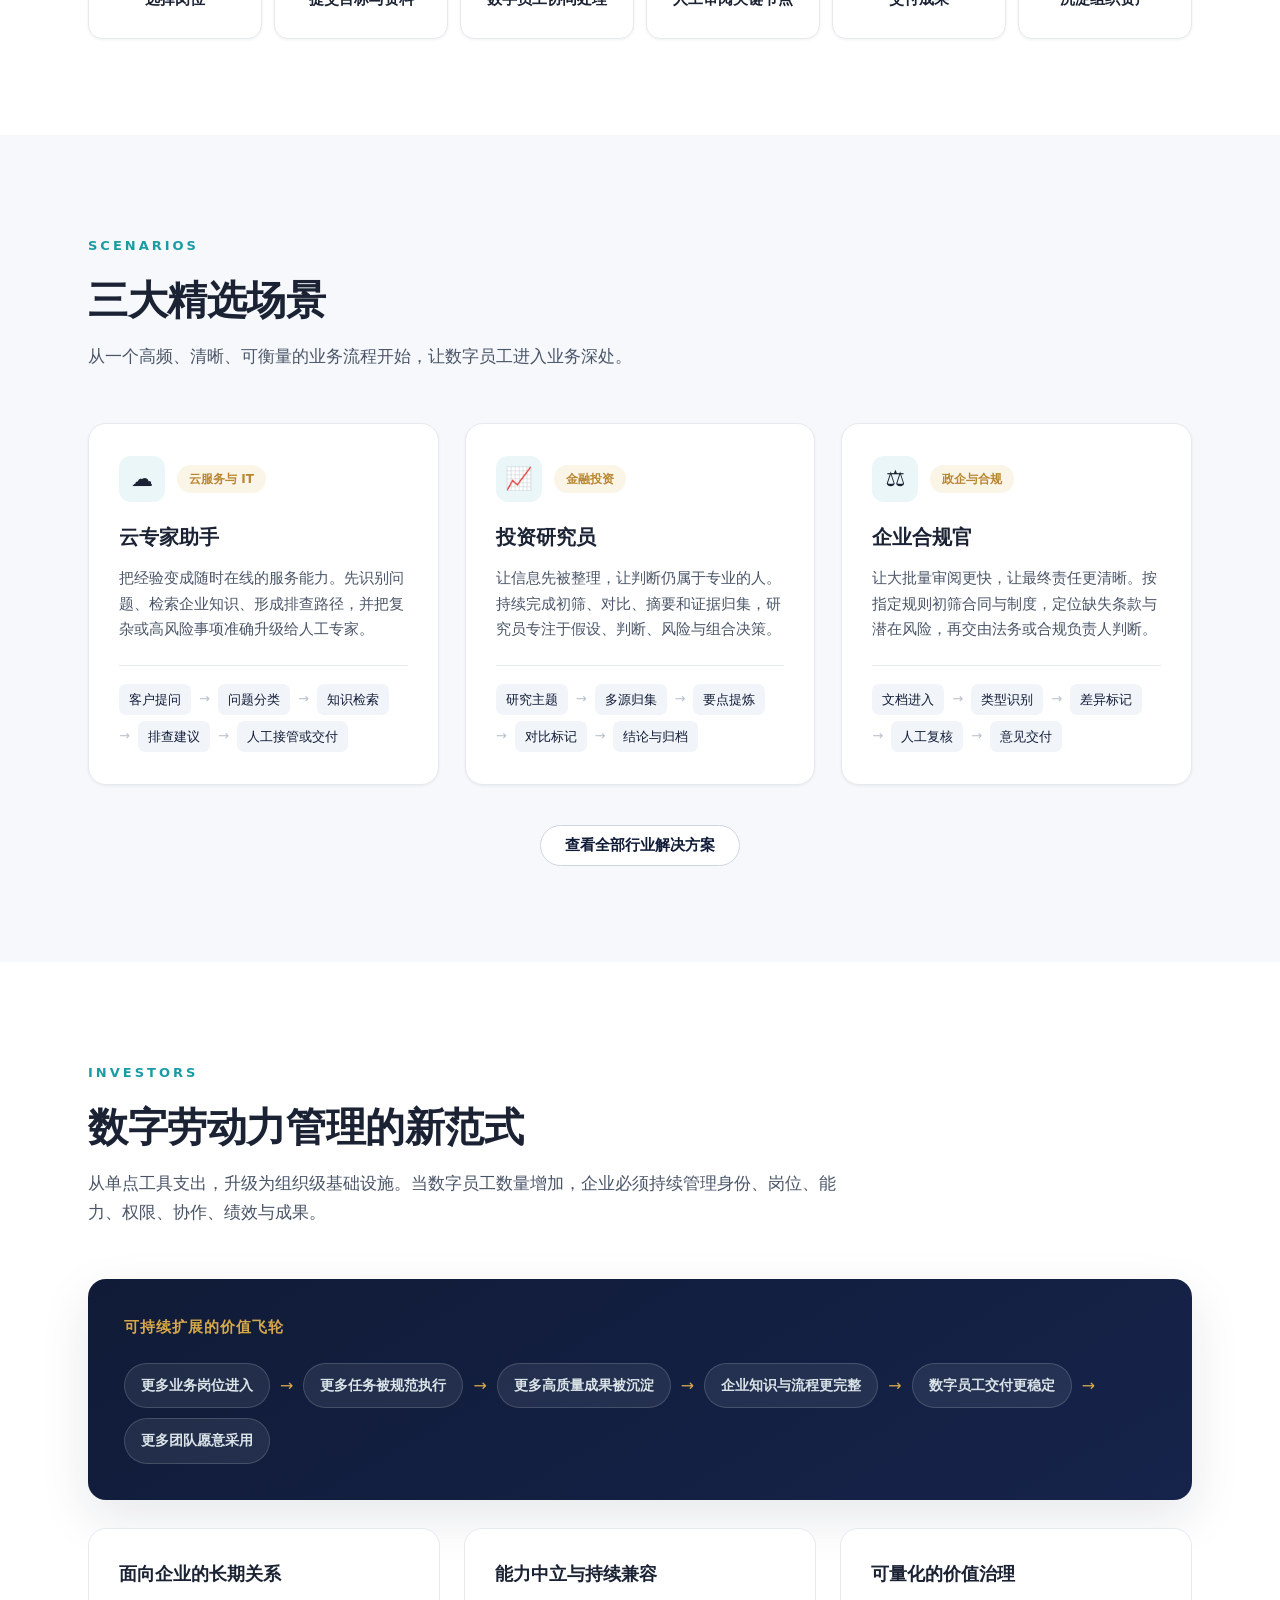
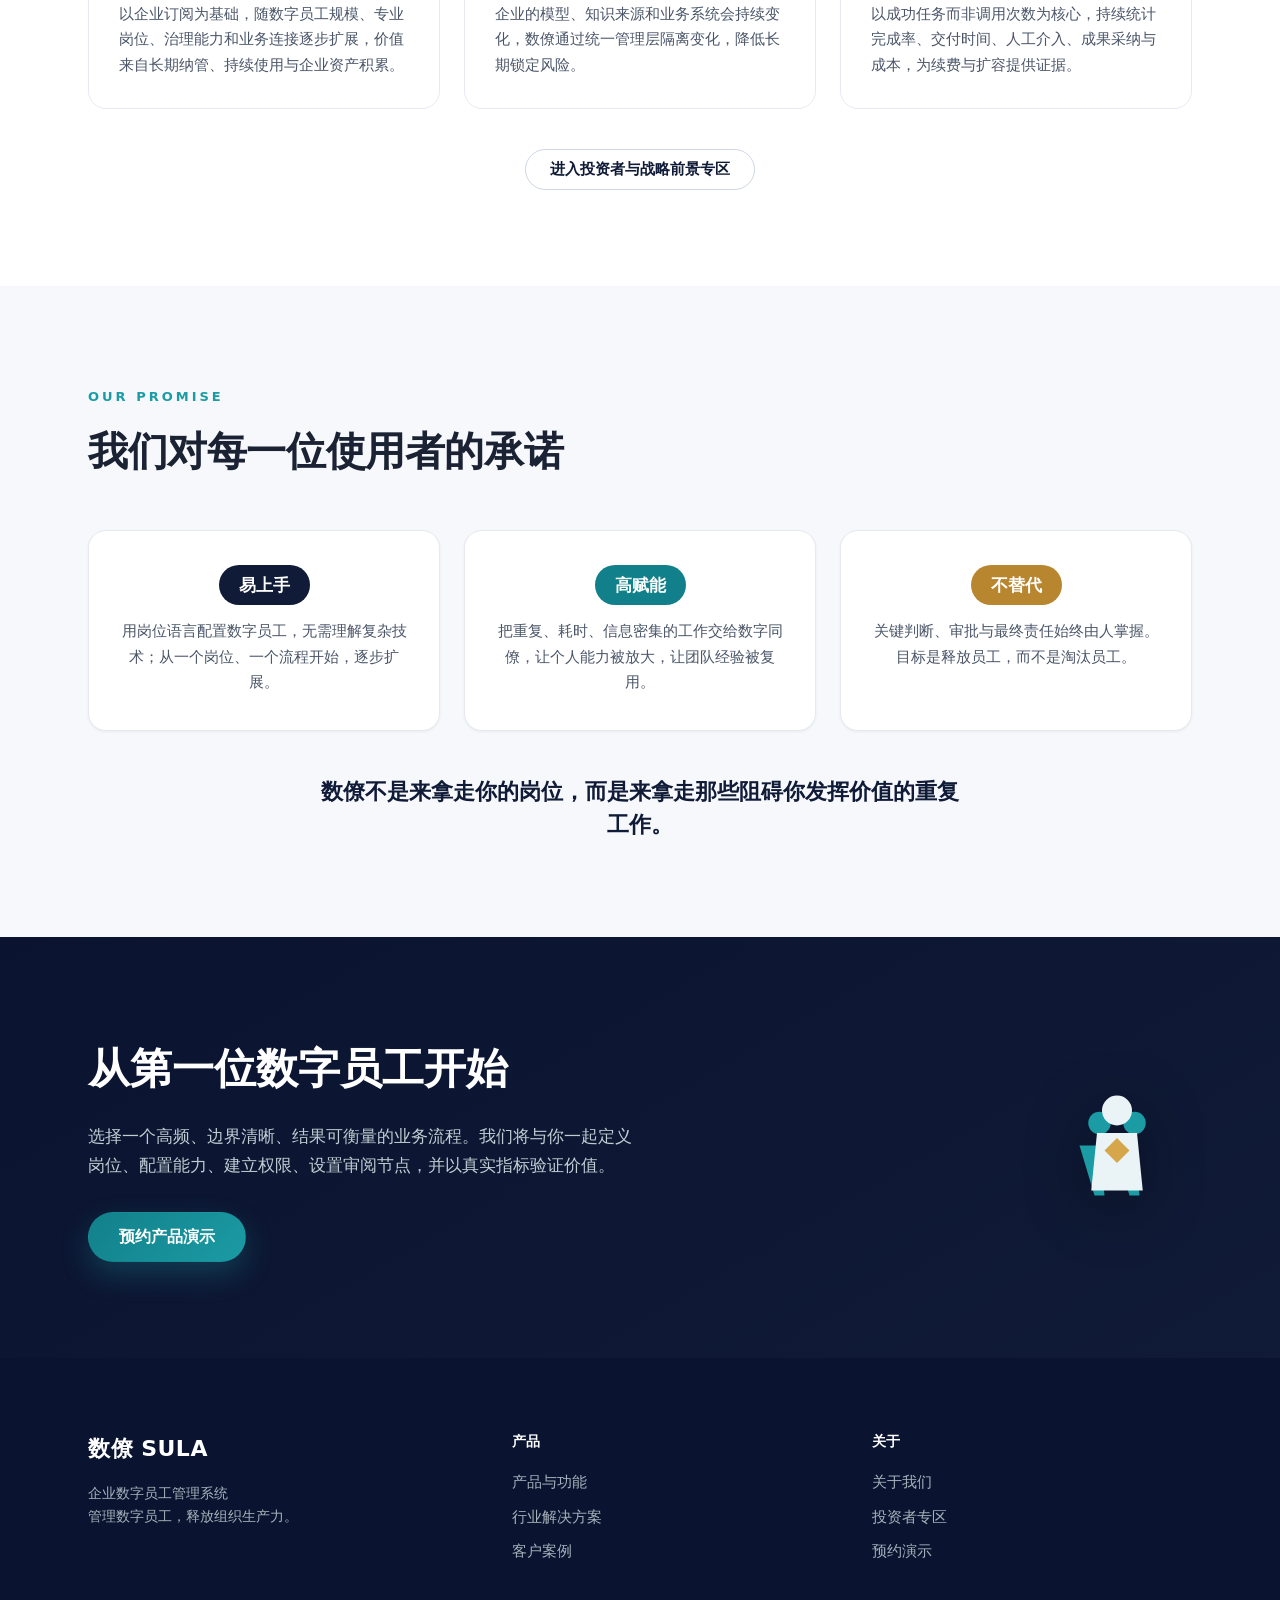
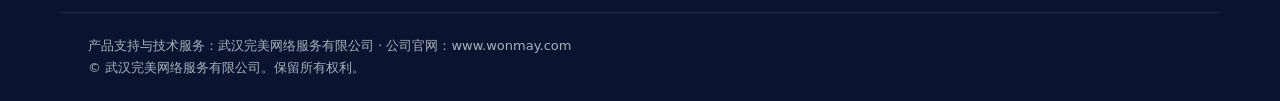
==== commit 6ac3fe67: "web" ====
--- a/doc/website/index.html
+++ b/doc/website/index.html
@@ -12,7 +12,7 @@
     <!-- 顶部导航 -->
     <header class="nav" id="nav">
       <div class="container nav-inner">
-        <a class="brand" href="#hero" aria-label="数僚 SULA 首页">
+        <a class="brand" href="index.html" aria-label="数僚 SULA 首页">
           <span class="brand-mark" aria-hidden="true">
             <svg viewBox="0 0 64 64" width="34" height="34" role="img" aria-label="数僚 SULA 标识">
               <rect width="64" height="64" rx="15" fill="#101B37"/>
@@ -34,14 +34,15 @@
         </a>
 
         <nav class="nav-links" aria-label="主导航">
-          <a href="#problem">为何数僚</a>
-          <a href="#pillars">核心能力</a>
-          <a href="#scenarios">精选场景</a>
-          <a href="#investors">投资者看点</a>
-          <a href="#promise">我们的承诺</a>
+          <a href="index.html" class="active">首页</a>
+          <a href="product.html">产品与功能</a>
+          <a href="solutions.html">行业解决方案</a>
+          <a href="cases.html">客户案例</a>
+          <a href="investors.html">投资者专区</a>
+          <a href="about.html">关于我们</a>
         </nav>
 
-        <a class="btn btn-primary nav-cta" href="#cta">预约演示</a>
+        <a class="btn btn-primary nav-cta" href="about.html#demo">预约演示</a>
 
         <button class="nav-toggle" id="navToggle" aria-label="展开菜单" aria-expanded="false">
           <span></span><span></span><span></span>
@@ -61,10 +62,10 @@
               数僚 SULA 为每一位数字员工建立身份、岗位、能力、权限与工作档案，让智能真正进入组织、服务业务、沉淀价值。
             </p>
             <div class="hero-actions">
-              <a class="btn btn-primary btn-lg" href="#cta">预约产品演示</a>
-              <a class="btn btn-ghost btn-lg" href="#pillars">探索核心能力</a>
-            </div>
-            <p class="hero-note">数僚是你的数字同僚与超级助攻：替你承担重复、耗时、信息密集的工作，让你把时间留给判断、创造、关系与决策。</p>
+              <a class="btn btn-primary btn-lg" href="about.html#demo">预约产品演示</a>
+              <a class="btn btn-ghost btn-lg" href="product.html">探索产品能力</a>
+            </div>
+            <p class="hero-note">数僚是你的数字同僚与超级助攻：替你承担重复、耗时、信息密集的工作，让你把时间留给判断、创造、关系与决策。它提升你的核心价值，绝不取代你的工作。</p>
           </div>
 
           <div class="hero-visual" aria-hidden="true">
@@ -277,6 +278,10 @@
               </div>
             </article>
           </div>
+
+          <div style="margin-top: 40px; text-align: center;">
+            <a class="btn btn-outline" href="solutions.html">查看全部行业解决方案</a>
+          </div>
         </div>
       </section>
 
@@ -315,6 +320,10 @@
               <p>以成功任务而非调用次数为核心，持续统计完成率、交付时间、人工介入、成果采纳与成本，为续费与扩容提供证据。</p>
             </div>
           </div>
+
+          <div style="margin-top: 40px; text-align: center;">
+            <a class="btn btn-outline" href="investors.html">进入投资者与战略前景专区</a>
+          </div>
         </div>
       </section>
 
@@ -351,7 +360,7 @@
           <div class="cta-copy reveal">
             <h2>从第一位数字员工开始</h2>
             <p>选择一个高频、边界清晰、结果可衡量的业务流程。我们将与你一起定义岗位、配置能力、建立权限、设置审阅节点，并以真实指标验证价值。</p>
-            <a class="btn btn-primary btn-lg" href="mailto:hello@wonmay.com">预约产品演示</a>
+            <a class="btn btn-primary btn-lg" href="about.html#demo">预约产品演示</a>
           </div>
           <div class="cta-mark reveal" aria-hidden="true">
             <svg viewBox="0 0 120 120" width="150" height="150">
@@ -375,19 +384,25 @@
           <span class="brand-name">数僚 SULA</span>
           <p>企业数字员工管理系统<br />管理数字员工，释放组织生产力。</p>
         </div>
-        <nav class="footer-links" aria-label="页脚导航">
-          <a href="#problem">为何数僚</a>
-          <a href="#pillars">核心能力</a>
-          <a href="#scenarios">精选场景</a>
-          <a href="#investors">投资者看点</a>
-          <a href="#promise">我们的承诺</a>
-          <a href="#cta">预约演示</a>
-        </nav>
-        <div class="footer-meta">
-          <p>产品支持与技术服务：武汉完美网络服务有限公司<br />公司官网：<a href="https://www.wonmay.com/" target="_blank" rel="noopener">www.wonmay.com</a></p>
+        <div class="footer-col">
+          <h4>产品</h4>
+          <nav class="footer-links" aria-label="页脚导航">
+            <a href="product.html">产品与功能</a>
+            <a href="solutions.html">行业解决方案</a>
+            <a href="cases.html">客户案例</a>
+          </nav>
+        </div>
+        <div class="footer-col">
+          <h4>关于</h4>
+          <nav class="footer-links" aria-label="页脚导航">
+            <a href="about.html">关于我们</a>
+            <a href="investors.html">投资者专区</a>
+            <a href="about.html#demo">预约演示</a>
+          </nav>
         </div>
       </div>
       <div class="container footer-bottom">
+        <p>产品支持与技术服务：武汉完美网络服务有限公司 · 公司官网：<a href="https://www.wonmay.com/" target="_blank" rel="noopener">www.wonmay.com</a></p>
         <p>© 武汉完美网络服务有限公司。保留所有权利。</p>
       </div>
     </footer>
--- a/doc/website/styles.css
+++ b/doc/website/styles.css
@@ -15,6 +15,7 @@
   --bg: #ffffff;
   --bg-alt: #f6f8fb;
   --radius: 18px;
+  --radius-sm: 12px;
   --shadow-sm: 0 1px 3px rgba(16, 27, 55, 0.06);
   --shadow: 0 18px 50px rgba(16, 27, 55, 0.10);
   --shadow-lg: 0 30px 80px rgba(16, 27, 55, 0.16);
@@ -36,9 +37,10 @@
 }
 
 a { color: inherit; text-decoration: none; }
-img, svg { display: block; }
-h1, h2, h3, p { margin: 0; }
-ul { margin: 0; padding: 0; list-style: none; }
+img, svg { display: block; max-width: 100%; }
+h1, h2, h3, h4, p { margin: 0; }
+ul, ol { margin: 0; padding: 0; list-style: none; }
+strong { font-weight: 700; }
 
 .container {
   width: 100%;
@@ -58,6 +60,7 @@
   font-weight: 600;
   font-size: 15px;
   line-height: 1;
+  border: 1px solid transparent;
   transition: transform 0.18s ease, box-shadow 0.18s ease, background 0.18s ease,
     color 0.18s ease, border-color 0.18s ease;
   cursor: pointer;
@@ -65,6 +68,7 @@
 }
 
 .btn-lg { padding: 16px 30px; font-size: 16px; }
+.btn-sm { padding: 9px 18px; font-size: 14px; }
 
 .btn-primary {
   color: #fff;
@@ -78,13 +82,27 @@
 
 .btn-ghost {
   color: #eaf4f6;
-  border: 1px solid rgba(234, 244, 246, 0.35);
+  border-color: rgba(234, 244, 246, 0.35);
   background: rgba(234, 244, 246, 0.04);
 }
 .btn-ghost:hover {
   background: rgba(234, 244, 246, 0.12);
   transform: translateY(-2px);
 }
+
+.btn-outline {
+  color: var(--navy);
+  border-color: #cdd6e2;
+  background: #fff;
+}
+.btn-outline:hover {
+  border-color: var(--cyan);
+  color: var(--cyan-600);
+  transform: translateY(-2px);
+}
+
+.text-link { color: var(--cyan-600); font-weight: 600; }
+.text-link:hover { text-decoration: underline; }
 
 /* ---------- 导航 ---------- */
 .nav {
@@ -94,22 +112,23 @@
   right: 0;
   z-index: 100;
   padding: 14px 0;
+  background: rgba(16, 27, 55, 0.55);
+  backdrop-filter: blur(10px);
   transition: background 0.3s ease, box-shadow 0.3s ease, padding 0.3s ease;
 }
 .nav.scrolled {
   padding: 8px 0;
-  background: rgba(16, 27, 55, 0.92);
-  backdrop-filter: blur(12px);
+  background: rgba(16, 27, 55, 0.96);
   box-shadow: 0 6px 24px rgba(10, 20, 48, 0.24);
 }
 
 .nav-inner {
   display: flex;
   align-items: center;
-  gap: 28px;
-}
-
-.brand { display: flex; align-items: center; gap: 12px; }
+  gap: 24px;
+}
+
+.brand { display: flex; align-items: center; gap: 12px; flex: 0 0 auto; }
 .brand-mark {
   display: grid;
   place-items: center;
@@ -126,11 +145,11 @@
 
 .nav-links {
   display: flex;
-  gap: 6px;
+  gap: 4px;
   margin-left: auto;
 }
 .nav-links a {
-  padding: 8px 14px;
+  padding: 8px 13px;
   color: rgba(234, 244, 246, 0.82);
   border-radius: 999px;
   font-size: 14.5px;
@@ -139,6 +158,11 @@
 .nav-links a:hover {
   color: #fff;
   background: rgba(234, 244, 246, 0.1);
+}
+.nav-links a.active {
+  color: #fff;
+  background: rgba(234, 244, 246, 0.14);
+  font-weight: 600;
 }
 
 .nav-cta { padding: 11px 22px; font-size: 14.5px; }
@@ -167,7 +191,7 @@
 .nav-toggle.open span:nth-child(2) { opacity: 0; }
 .nav-toggle.open span:nth-child(3) { transform: translateY(-7px) rotate(-45deg); }
 
-/* ---------- 首屏 ---------- */
+/* ---------- 首页首屏 ---------- */
 .hero {
   position: relative;
   overflow: hidden;
@@ -199,6 +223,39 @@
   gap: 64px;
   align-items: center;
 }
+
+/* ---------- 内页页头 ---------- */
+.page-hero {
+  position: relative;
+  overflow: hidden;
+  padding: 168px 0 96px;
+  color: #fff;
+  background: linear-gradient(160deg, var(--navy-900) 0%, var(--navy) 55%, #17303f 100%);
+}
+.page-hero .hero-bg { opacity: 0.9; }
+.page-hero-inner { position: relative; max-width: 800px; }
+.page-hero h1 {
+  font-size: clamp(32px, 4.4vw, 50px);
+  line-height: 1.2;
+  font-weight: 800;
+  letter-spacing: -0.5px;
+}
+.page-hero .lede {
+  margin-top: 22px;
+  color: rgba(234, 244, 246, 0.82);
+  font-size: 18px;
+  max-width: 680px;
+}
+.page-hero .hero-actions { margin-top: 32px; }
+.breadcrumb {
+  display: flex;
+  gap: 8px;
+  margin-bottom: 18px;
+  color: rgba(234, 244, 246, 0.55);
+  font-size: 13.5px;
+}
+.breadcrumb a:hover { color: #fff; }
+.breadcrumb .sep { opacity: 0.5; }
 
 .eyebrow {
   display: inline-block;
@@ -259,13 +316,7 @@
 .window-bar .dot:nth-child(1) { background: #f0a6a0; }
 .window-bar .dot:nth-child(2) { background: #e6c87a; }
 .window-bar .dot:nth-child(3) { background: #9fd0b2; }
-.window-title {
-  margin-left: 10px;
-  color: var(--subtle);
-  font-size: 12.5px;
-  font-weight: 600;
-}
-
+.window-title { margin-left: 10px; color: var(--subtle); font-size: 12.5px; font-weight: 600; }
 .window-body { padding: 18px; }
 
 .dir-head {
@@ -297,10 +348,7 @@
   border-radius: 13px;
   transition: transform 0.18s ease, box-shadow 0.18s ease;
 }
-.emp-card:hover {
-  transform: translateY(-2px);
-  box-shadow: var(--shadow-sm);
-}
+.emp-card:hover { transform: translateY(-2px); box-shadow: var(--shadow-sm); }
 .avatar {
   display: grid;
   place-items: center;
@@ -319,12 +367,7 @@
 .emp-info strong { font-size: 14.5px; color: var(--ink); }
 .emp-info small { color: var(--subtle); font-size: 12px; }
 
-.status {
-  padding: 4px 10px;
-  border-radius: 999px;
-  font-size: 11.5px;
-  font-weight: 600;
-}
+.status { padding: 4px 10px; border-radius: 999px; font-size: 11.5px; font-weight: 600; }
 .status.online { color: #1e7f4f; background: #e8f6ee; }
 .status.busy { color: var(--gold-600); background: var(--gold-50); }
 
@@ -341,13 +384,7 @@
   font-size: 13px;
   font-weight: 600;
 }
-.diamond {
-  width: 12px;
-  height: 12px;
-  background: var(--gold);
-  transform: rotate(45deg);
-  border-radius: 2px;
-}
+.diamond { width: 12px; height: 12px; background: var(--gold); transform: rotate(45deg); border-radius: 2px; }
 
 .float-chip {
   position: absolute;
@@ -371,44 +408,157 @@
 }
 
 /* ---------- 通用区块 ---------- */
-.section { padding: 104px 0; }
+.section { padding: 96px 0; }
 .section-alt { background: var(--bg-alt); }
-
-.section-head { max-width: 720px; margin-bottom: 56px; }
+.section-tight { padding: 64px 0; }
+
+.section-head { max-width: 760px; margin-bottom: 52px; }
 .section-head h2 {
   font-size: clamp(26px, 3.4vw, 40px);
   line-height: 1.28;
   font-weight: 800;
   letter-spacing: -0.4px;
 }
-.section-sub { margin-top: 18px; color: var(--muted); font-size: 17px; }
-
-/* ---------- 对比 ---------- */
-.compare-grid {
+.section-sub { margin-top: 16px; color: var(--muted); font-size: 17px; }
+.section-head.center { margin-left: auto; margin-right: auto; text-align: center; }
+
+/* ---------- 正文排版 ---------- */
+.prose { max-width: 820px; }
+.prose h2 {
+  margin: 0 0 20px;
+  font-size: 28px;
+  font-weight: 800;
+  letter-spacing: -0.3px;
+  line-height: 1.3;
+}
+.prose h3 {
+  margin: 36px 0 12px;
+  font-size: 20px;
+  font-weight: 700;
+}
+.prose p { margin-bottom: 16px; color: var(--muted); }
+.prose > p:first-of-type { color: var(--muted); }
+
+.blockquote {
+  margin: 28px 0;
+  padding: 20px 24px;
+  background: var(--cyan-50);
+  border-left: 4px solid var(--cyan);
+  border-radius: 0 var(--radius-sm) var(--radius-sm) 0;
+  color: var(--navy);
+  font-weight: 600;
+  font-size: 17px;
+}
+.blockquote.gold {
+  background: var(--gold-50);
+  border-left-color: var(--gold);
+}
+
+.lead-list { margin-bottom: 20px; }
+.lead-list li {
+  position: relative;
+  padding: 8px 0 8px 28px;
+  color: var(--muted);
+}
+.lead-list li::before {
+  content: "";
+  position: absolute;
+  left: 4px;
+  top: 17px;
+  width: 8px;
+  height: 8px;
+  background: var(--cyan);
+  border-radius: 2px;
+  transform: rotate(45deg);
+}
+
+/* ---------- 表格 ---------- */
+.table-wrap {
+  margin: 24px 0;
+  overflow-x: auto;
+  border: 1px solid var(--line);
+  border-radius: var(--radius-sm);
+}
+table.data-table {
+  width: 100%;
+  border-collapse: collapse;
+  background: #fff;
+  font-size: 15px;
+}
+.data-table th,
+.data-table td {
+  padding: 14px 16px;
+  text-align: left;
+  vertical-align: top;
+  border-bottom: 1px solid var(--line);
+}
+.data-table thead th {
+  background: var(--navy);
+  color: #fff;
+  font-size: 13.5px;
+  font-weight: 600;
+  white-space: nowrap;
+}
+.data-table tbody tr:last-child td { border-bottom: 0; }
+.data-table tbody tr:hover { background: #f8fafc; }
+.data-table td { color: var(--muted); }
+.data-table td strong { color: var(--ink); }
+.data-table .num { white-space: nowrap; color: var(--cyan-600); font-weight: 700; }
+
+/* ---------- 卡片与网格 ---------- */
+.grid { display: grid; gap: 24px; }
+.grid-2 { grid-template-columns: repeat(2, 1fr); }
+.grid-3 { grid-template-columns: repeat(3, 1fr); }
+.grid-4 { grid-template-columns: repeat(4, 1fr); }
+
+.feature-card {
+  padding: 30px;
+  background: #fff;
+  border: 1px solid var(--line);
+  border-radius: var(--radius);
+  box-shadow: var(--shadow-sm);
+  transition: transform 0.2s ease, box-shadow 0.2s ease;
+}
+.feature-card:hover { transform: translateY(-4px); box-shadow: var(--shadow); }
+.feature-card h3 { font-size: 19px; margin-bottom: 12px; }
+.feature-card p { color: var(--muted); font-size: 15px; }
+
+.step-list { counter-reset: step; }
+.step-list > li {
+  position: relative;
+  padding: 26px 28px 26px 84px;
+  margin-bottom: 18px;
+  background: #fff;
+  border: 1px solid var(--line);
+  border-radius: var(--radius);
+  box-shadow: var(--shadow-sm);
+}
+.step-list > li::before {
+  content: counter(step, decimal-leading-zero);
+  counter-increment: step;
+  position: absolute;
+  left: 24px;
+  top: 24px;
   display: grid;
-  grid-template-columns: 1fr 1fr;
-  gap: 24px;
-}
-.compare-card {
-  padding: 34px;
-  border-radius: var(--radius);
-  border: 1px solid var(--line);
-}
+  place-items: center;
+  width: 42px;
+  height: 42px;
+  border-radius: 12px;
+  background: var(--navy);
+  color: #fff;
+  font-weight: 800;
+  font-size: 15px;
+}
+.step-list h3 { font-size: 18px; margin-bottom: 8px; }
+.step-list p { color: var(--muted); font-size: 15px; }
+
+/* ---------- 首页专用组件 ---------- */
+.compare-grid { display: grid; grid-template-columns: 1fr 1fr; gap: 24px; }
+.compare-card { padding: 34px; border-radius: var(--radius); border: 1px solid var(--line); }
 .compare-card h3 { font-size: 19px; margin-bottom: 20px; }
-.compare-card li {
-  position: relative;
-  padding: 9px 0 9px 30px;
-  color: var(--muted);
-  font-size: 15px;
-}
+.compare-card li { position: relative; padding: 9px 0 9px 30px; color: var(--muted); font-size: 15px; }
 .compare-card.is-old { background: #fbfcfd; }
-.compare-card.is-old li::before {
-  content: "✕";
-  position: absolute;
-  left: 2px;
-  color: #c0c8d2;
-  font-weight: 700;
-}
+.compare-card.is-old li::before { content: "✕"; position: absolute; left: 2px; color: #c0c8d2; font-weight: 700; }
 .compare-card.is-new {
   background: linear-gradient(150deg, var(--navy), var(--navy-800));
   border-color: transparent;
@@ -416,20 +566,9 @@
 }
 .compare-card.is-new h3 { color: #fff; }
 .compare-card.is-new li { color: rgba(234, 244, 246, 0.88); }
-.compare-card.is-new li::before {
-  content: "✓";
-  position: absolute;
-  left: 2px;
-  color: #6fd3da;
-  font-weight: 800;
-}
-
-/* ---------- 四大柱石 ---------- */
-.pillars-grid {
-  display: grid;
-  grid-template-columns: repeat(2, 1fr);
-  gap: 26px;
-}
+.compare-card.is-new li::before { content: "✓"; position: absolute; left: 2px; color: #6fd3da; font-weight: 800; }
+
+.pillars-grid { display: grid; grid-template-columns: repeat(2, 1fr); gap: 26px; }
 .pillar {
   position: relative;
   padding: 36px 34px;
@@ -439,19 +578,8 @@
   box-shadow: var(--shadow-sm);
   transition: transform 0.2s ease, box-shadow 0.2s ease;
 }
-.pillar:hover {
-  transform: translateY(-4px);
-  box-shadow: var(--shadow);
-}
-.pillar-num {
-  position: absolute;
-  top: 28px;
-  right: 32px;
-  color: #e2e7ee;
-  font-size: 46px;
-  font-weight: 800;
-  line-height: 1;
-}
+.pillar:hover { transform: translateY(-4px); box-shadow: var(--shadow); }
+.pillar-num { position: absolute; top: 28px; right: 32px; color: #e2e7ee; font-size: 46px; font-weight: 800; line-height: 1; }
 .pillar-icon {
   display: grid;
   place-items: center;
@@ -467,31 +595,10 @@
 .pillar h3 { font-size: 21px; margin-bottom: 12px; }
 .pillar p { color: var(--muted); font-size: 15px; margin-bottom: 18px; }
 .pillar ul { display: grid; grid-template-columns: 1fr 1fr; gap: 8px 18px; }
-.pillar li {
-  position: relative;
-  padding-left: 20px;
-  color: var(--subtle);
-  font-size: 14px;
-}
-.pillar li::before {
-  content: "";
-  position: absolute;
-  left: 0;
-  top: 9px;
-  width: 7px;
-  height: 7px;
-  background: var(--c);
-  transform: rotate(45deg);
-  border-radius: 1.5px;
-}
-
-/* ---------- 协作链 ---------- */
-.flow {
-  display: grid;
-  grid-template-columns: repeat(6, 1fr);
-  gap: 12px;
-  counter-reset: step;
-}
+.pillar li { position: relative; padding-left: 20px; color: var(--subtle); font-size: 14px; }
+.pillar li::before { content: ""; position: absolute; left: 0; top: 9px; width: 7px; height: 7px; background: var(--c); transform: rotate(45deg); border-radius: 1.5px; }
+
+.flow { display: grid; grid-template-columns: repeat(6, 1fr); gap: 12px; counter-reset: step; }
 .flow li {
   position: relative;
   display: flex;
@@ -531,12 +638,7 @@
 .flow-dot::before { content: counter(step); }
 .flow strong { font-size: 14.5px; color: var(--ink); }
 
-/* ---------- 场景 ---------- */
-.scene-grid {
-  display: grid;
-  grid-template-columns: repeat(3, 1fr);
-  gap: 26px;
-}
+.scene-grid { display: grid; grid-template-columns: repeat(3, 1fr); gap: 26px; }
 .scene {
   padding: 32px 30px;
   background: #fff;
@@ -547,43 +649,14 @@
 }
 .scene:hover { transform: translateY(-4px); box-shadow: var(--shadow); }
 .scene-top { display: flex; align-items: center; gap: 12px; margin-bottom: 18px; }
-.scene-icon {
-  display: grid;
-  place-items: center;
-  width: 46px;
-  height: 46px;
-  background: var(--cyan-50);
-  border-radius: 12px;
-  font-size: 22px;
-}
-.scene-tag {
-  padding: 4px 12px;
-  color: var(--gold-600);
-  background: var(--gold-50);
-  border-radius: 999px;
-  font-size: 12px;
-  font-weight: 600;
-}
+.scene-icon { display: grid; place-items: center; width: 46px; height: 46px; background: var(--cyan-50); border-radius: 12px; font-size: 22px; }
+.scene-tag { padding: 4px 12px; color: var(--gold-600); background: var(--gold-50); border-radius: 999px; font-size: 12px; font-weight: 600; }
 .scene h3 { font-size: 20px; margin-bottom: 12px; }
 .scene > p { color: var(--muted); font-size: 15px; margin-bottom: 22px; }
-.scene-flow {
-  display: flex;
-  flex-wrap: wrap;
-  align-items: center;
-  gap: 6px 8px;
-  padding-top: 18px;
-  border-top: 1px solid var(--line);
-}
-.scene-flow span {
-  padding: 5px 10px;
-  color: var(--navy);
-  background: #f1f4f8;
-  border-radius: 7px;
-  font-size: 12.5px;
-}
+.scene-flow { display: flex; flex-wrap: wrap; align-items: center; gap: 6px 8px; padding-top: 18px; border-top: 1px solid var(--line); }
+.scene-flow span { padding: 5px 10px; color: var(--navy); background: #f1f4f8; border-radius: 7px; font-size: 12.5px; }
 .scene-flow i { color: #b9c1cd; font-style: normal; font-size: 13px; }
 
-/* ---------- 投资者 ---------- */
 .flywheel {
   padding: 36px;
   background: linear-gradient(150deg, var(--navy), var(--navy-800));
@@ -591,19 +664,8 @@
   box-shadow: var(--shadow);
   margin-bottom: 28px;
 }
-.flywheel-title {
-  color: var(--gold);
-  font-weight: 700;
-  font-size: 15px;
-  letter-spacing: 1px;
-  margin-bottom: 22px;
-}
-.flywheel-steps {
-  display: flex;
-  flex-wrap: wrap;
-  align-items: center;
-  gap: 10px;
-}
+.flywheel-title { color: var(--gold); font-weight: 700; font-size: 15px; letter-spacing: 1px; margin-bottom: 22px; }
+.flywheel-steps { display: flex; flex-wrap: wrap; align-items: center; gap: 10px; }
 .flywheel-steps span {
   padding: 10px 16px;
   color: rgba(234, 244, 246, 0.92);
@@ -615,26 +677,12 @@
 }
 .flywheel-steps i { color: var(--gold); font-style: normal; }
 
-.investor-points {
-  display: grid;
-  grid-template-columns: repeat(3, 1fr);
-  gap: 24px;
-}
-.ipoint {
-  padding: 30px;
-  background: #fff;
-  border: 1px solid var(--line);
-  border-radius: var(--radius);
-}
+.investor-points { display: grid; grid-template-columns: repeat(3, 1fr); gap: 24px; }
+.ipoint { padding: 30px; background: #fff; border: 1px solid var(--line); border-radius: var(--radius); }
 .ipoint h3 { font-size: 18px; margin-bottom: 12px; }
 .ipoint p { color: var(--muted); font-size: 15px; }
 
-/* ---------- 承诺 ---------- */
-.promise-grid {
-  display: grid;
-  grid-template-columns: repeat(3, 1fr);
-  gap: 24px;
-}
+.promise-grid { display: grid; grid-template-columns: repeat(3, 1fr); gap: 24px; }
 .promise-card {
   padding: 34px 30px;
   background: #fff;
@@ -643,15 +691,7 @@
   box-shadow: var(--shadow-sm);
   text-align: center;
 }
-.promise-card h3 {
-  display: inline-block;
-  margin-bottom: 14px;
-  padding: 6px 20px;
-  color: #fff;
-  background: var(--navy);
-  border-radius: 999px;
-  font-size: 17px;
-}
+.promise-card h3 { display: inline-block; margin-bottom: 14px; padding: 6px 20px; color: #fff; background: var(--navy); border-radius: 999px; font-size: 17px; }
 .promise-card:nth-child(2) h3 { background: var(--cyan-600); }
 .promise-card:nth-child(3) h3 { background: var(--gold-600); }
 .promise-card p { color: var(--muted); font-size: 15px; }
@@ -666,9 +706,182 @@
   line-height: 1.5;
 }
 
-/* ---------- CTA ---------- */
+/* ---------- 行业方案专用 ---------- */
+.industry-block { margin-bottom: 64px; }
+.industry-head {
+  display: flex;
+  align-items: center;
+  gap: 18px;
+  margin-bottom: 22px;
+}
+.industry-num {
+  display: grid;
+  place-items: center;
+  width: 52px;
+  height: 52px;
+  border-radius: 14px;
+  background: var(--navy);
+  color: #fff;
+  font-size: 20px;
+  font-weight: 800;
+  flex: 0 0 auto;
+}
+.industry-head h2 { font-size: 26px; font-weight: 800; }
+.industry-head p { color: var(--muted); margin-top: 4px; }
+
+.chip-row { display: flex; flex-wrap: wrap; gap: 8px; margin: 16px 0; }
+.chip {
+  padding: 6px 14px;
+  background: #f1f4f8;
+  border: 1px solid var(--line);
+  border-radius: 999px;
+  font-size: 13px;
+  color: var(--muted);
+}
+
+/* ---------- 案例专用 ---------- */
+.case-card {
+  padding: 38px;
+  margin-bottom: 28px;
+  background: #fff;
+  border: 1px solid var(--line);
+  border-radius: var(--radius);
+  box-shadow: var(--shadow-sm);
+}
+.case-card h2 { font-size: 24px; margin-bottom: 8px; font-weight: 800; }
+.case-card .case-sub { color: var(--cyan-600); font-weight: 600; margin-bottom: 22px; }
+.case-meta {
+  display: grid;
+  grid-template-columns: repeat(auto-fit, minmax(160px, 1fr));
+  gap: 12px;
+  margin: 22px 0;
+  padding: 20px;
+  background: var(--bg-alt);
+  border-radius: var(--radius-sm);
+}
+.case-meta strong { display: block; font-size: 13px; color: var(--subtle); font-weight: 600; margin-bottom: 4px; }
+.case-meta span { color: var(--ink); font-weight: 700; }
+
+.split { display: grid; grid-template-columns: 1fr 1fr; gap: 24px; margin: 24px 0; }
+.split-box { padding: 22px; border-radius: var(--radius-sm); }
+.split-box h4 { font-size: 15px; margin-bottom: 12px; font-weight: 700; }
+.split-box.before { background: #fbfcfd; border: 1px solid var(--line); }
+.split-box.before h4 { color: var(--subtle); }
+.split-box.after { background: var(--cyan-50); border: 1px solid #cdebf0; }
+.split-box.after h4 { color: var(--cyan-600); }
+.split-box li { position: relative; padding: 5px 0 5px 20px; color: var(--muted); font-size: 14.5px; }
+.split-box li::before { content: ""; position: absolute; left: 0; top: 13px; width: 6px; height: 6px; border-radius: 50%; background: var(--subtle); }
+.split-box.after li::before { background: var(--cyan); }
+
+/* ---------- FAQ ---------- */
+.faq { max-width: 820px; }
+.faq-item {
+  margin-bottom: 14px;
+  background: #fff;
+  border: 1px solid var(--line);
+  border-radius: var(--radius-sm);
+  overflow: hidden;
+}
+.faq-q {
+  display: flex;
+  align-items: center;
+  gap: 14px;
+  width: 100%;
+  padding: 20px 22px;
+  text-align: left;
+  background: transparent;
+  border: 0;
+  cursor: pointer;
+  font: inherit;
+  color: var(--ink);
+  font-weight: 600;
+  font-size: 16px;
+}
+.faq-q .q-mark { color: var(--cyan-600); font-weight: 800; }
+.faq-a { display: none; padding: 0 22px 20px 52px; color: var(--muted); font-size: 15px; }
+.faq-item.open .faq-a { display: block; }
+.faq-item.open .faq-q { color: var(--cyan-600); }
+
+/* ---------- 表单 ---------- */
+.form-card {
+  max-width: 860px;
+  margin: 0 auto;
+  padding: 40px;
+  background: #fff;
+  border: 1px solid var(--line);
+  border-radius: var(--radius);
+  box-shadow: var(--shadow);
+}
+.form-card h3 { font-size: 22px; margin-bottom: 6px; }
+.form-card .form-intro { color: var(--muted); margin-bottom: 28px; }
+.form-grid { display: grid; grid-template-columns: 1fr 1fr; gap: 20px; }
+.field { display: flex; flex-direction: column; gap: 8px; }
+.field.full { grid-column: 1 / -1; }
+.field label { font-size: 14px; font-weight: 600; color: var(--ink); }
+.field .req { color: #d95a4e; }
+.field .hint { font-size: 12.5px; color: var(--subtle); }
+.field input,
+.field select,
+.field textarea {
+  width: 100%;
+  padding: 12px 14px;
+  font: inherit;
+  font-size: 15px;
+  color: var(--ink);
+  background: #fff;
+  border: 1px solid #cdd6e2;
+  border-radius: 10px;
+  outline: none;
+  transition: border-color 0.18s ease, box-shadow 0.18s ease;
+}
+.field textarea { resize: vertical; min-height: 96px; }
+.field input:focus,
+.field select:focus,
+.field textarea:focus {
+  border-color: var(--cyan);
+  box-shadow: 0 0 0 3px rgba(27, 155, 164, 0.12);
+}
+.field input.error { border-color: #d95a4e; }
+
+.checkbox {
+  display: flex;
+  align-items: flex-start;
+  gap: 10px;
+  grid-column: 1 / -1;
+}
+.checkbox input { width: auto; margin-top: 4px; }
+.checkbox label { font-weight: 400; font-size: 14px; color: var(--muted); }
+
+.form-submit { grid-column: 1 / -1; margin-top: 8px; }
+.form-submit .btn { width: 100%; }
+.form-note { grid-column: 1 / -1; font-size: 12.5px; color: var(--subtle); }
+.form-success {
+  display: none;
+  padding: 18px 20px;
+  margin-bottom: 20px;
+  color: #1e7f4f;
+  background: #e8f6ee;
+  border: 1px solid #bfe6cf;
+  border-radius: var(--radius-sm);
+  font-weight: 600;
+}
+.form-success.show { display: block; }
+
+/* ---------- 提示框 ---------- */
+.notice {
+  padding: 16px 20px;
+  margin: 22px 0;
+  background: var(--gold-50);
+  border: 1px solid #f0ddb2;
+  border-radius: var(--radius-sm);
+  color: #6b4d16;
+  font-size: 14.5px;
+}
+.notice.info { background: var(--cyan-50); border-color: #cdebf0; color: #115a61; }
+
+/* ---------- 底部 CTA ---------- */
 .cta {
-  padding: 104px 0;
+  padding: 96px 0;
   color: #fff;
   background: linear-gradient(150deg, var(--navy-900), var(--navy));
 }
@@ -678,17 +891,8 @@
   gap: 60px;
   align-items: center;
 }
-.cta-copy h2 {
-  font-size: clamp(28px, 3.6vw, 42px);
-  font-weight: 800;
-  margin-bottom: 18px;
-}
-.cta-copy p {
-  max-width: 560px;
-  color: rgba(234, 244, 246, 0.82);
-  font-size: 17px;
-  margin-bottom: 32px;
-}
+.cta-copy h2 { font-size: clamp(28px, 3.6vw, 42px); font-weight: 800; margin-bottom: 18px; }
+.cta-copy p { max-width: 560px; color: rgba(234, 244, 246, 0.82); font-size: 17px; margin-bottom: 32px; }
 .cta-mark { opacity: 0.95; filter: drop-shadow(0 12px 30px rgba(0,0,0,0.35)); }
 
 /* ---------- 页脚 ---------- */
@@ -705,7 +909,8 @@
 }
 .footer-brand .brand-name { font-size: 22px; }
 .footer-brand p { margin-top: 14px; font-size: 14px; line-height: 1.7; }
-.footer-links { display: grid; grid-template-columns: 1fr 1fr; gap: 10px 24px; }
+.footer-col h4 { color: #fff; font-size: 14px; margin-bottom: 16px; }
+.footer-links { display: flex; flex-direction: column; gap: 10px; }
 .footer-links a { font-size: 14.5px; transition: color 0.18s ease; }
 .footer-links a:hover { color: #fff; }
 .footer-meta p { font-size: 14px; line-height: 1.7; }
@@ -734,6 +939,7 @@
   .flow li:nth-child(3)::after { display: none; }
   .scene-grid { grid-template-columns: 1fr; }
   .investor-points { grid-template-columns: 1fr; }
+  .grid-4 { grid-template-columns: repeat(2, 1fr); }
 }
 
 @media (max-width: 820px) {
@@ -757,13 +963,18 @@
   .compare-grid { grid-template-columns: 1fr; }
   .pillars-grid { grid-template-columns: 1fr; }
   .promise-grid { grid-template-columns: 1fr; }
+  .grid-2, .grid-3, .grid-4 { grid-template-columns: 1fr; }
+  .split { grid-template-columns: 1fr; }
   .cta-inner { grid-template-columns: 1fr; }
   .cta-mark { display: none; }
   .footer-inner { grid-template-columns: 1fr; }
   .chip-1, .chip-2, .chip-3 { display: none; }
   .hero { padding: 132px 0 80px; }
+  .page-hero { padding: 132px 0 72px; }
   .section { padding: 72px 0; }
   .cta { padding: 72px 0; }
+  .form-grid { grid-template-columns: 1fr; }
+  .form-card { padding: 26px; }
 }
 
 @media (max-width: 560px) {
@@ -774,6 +985,9 @@
   .pillar ul { grid-template-columns: 1fr; }
   .hero-actions { flex-direction: column; }
   .hero-actions .btn { width: 100%; }
+  .step-list > li { padding: 22px 20px 22px 22px; }
+  .step-list > li::before { position: static; margin-bottom: 14px; }
+  .faq-a { padding-left: 22px; }
 }
 
 @media (prefers-reduced-motion: reduce) {
